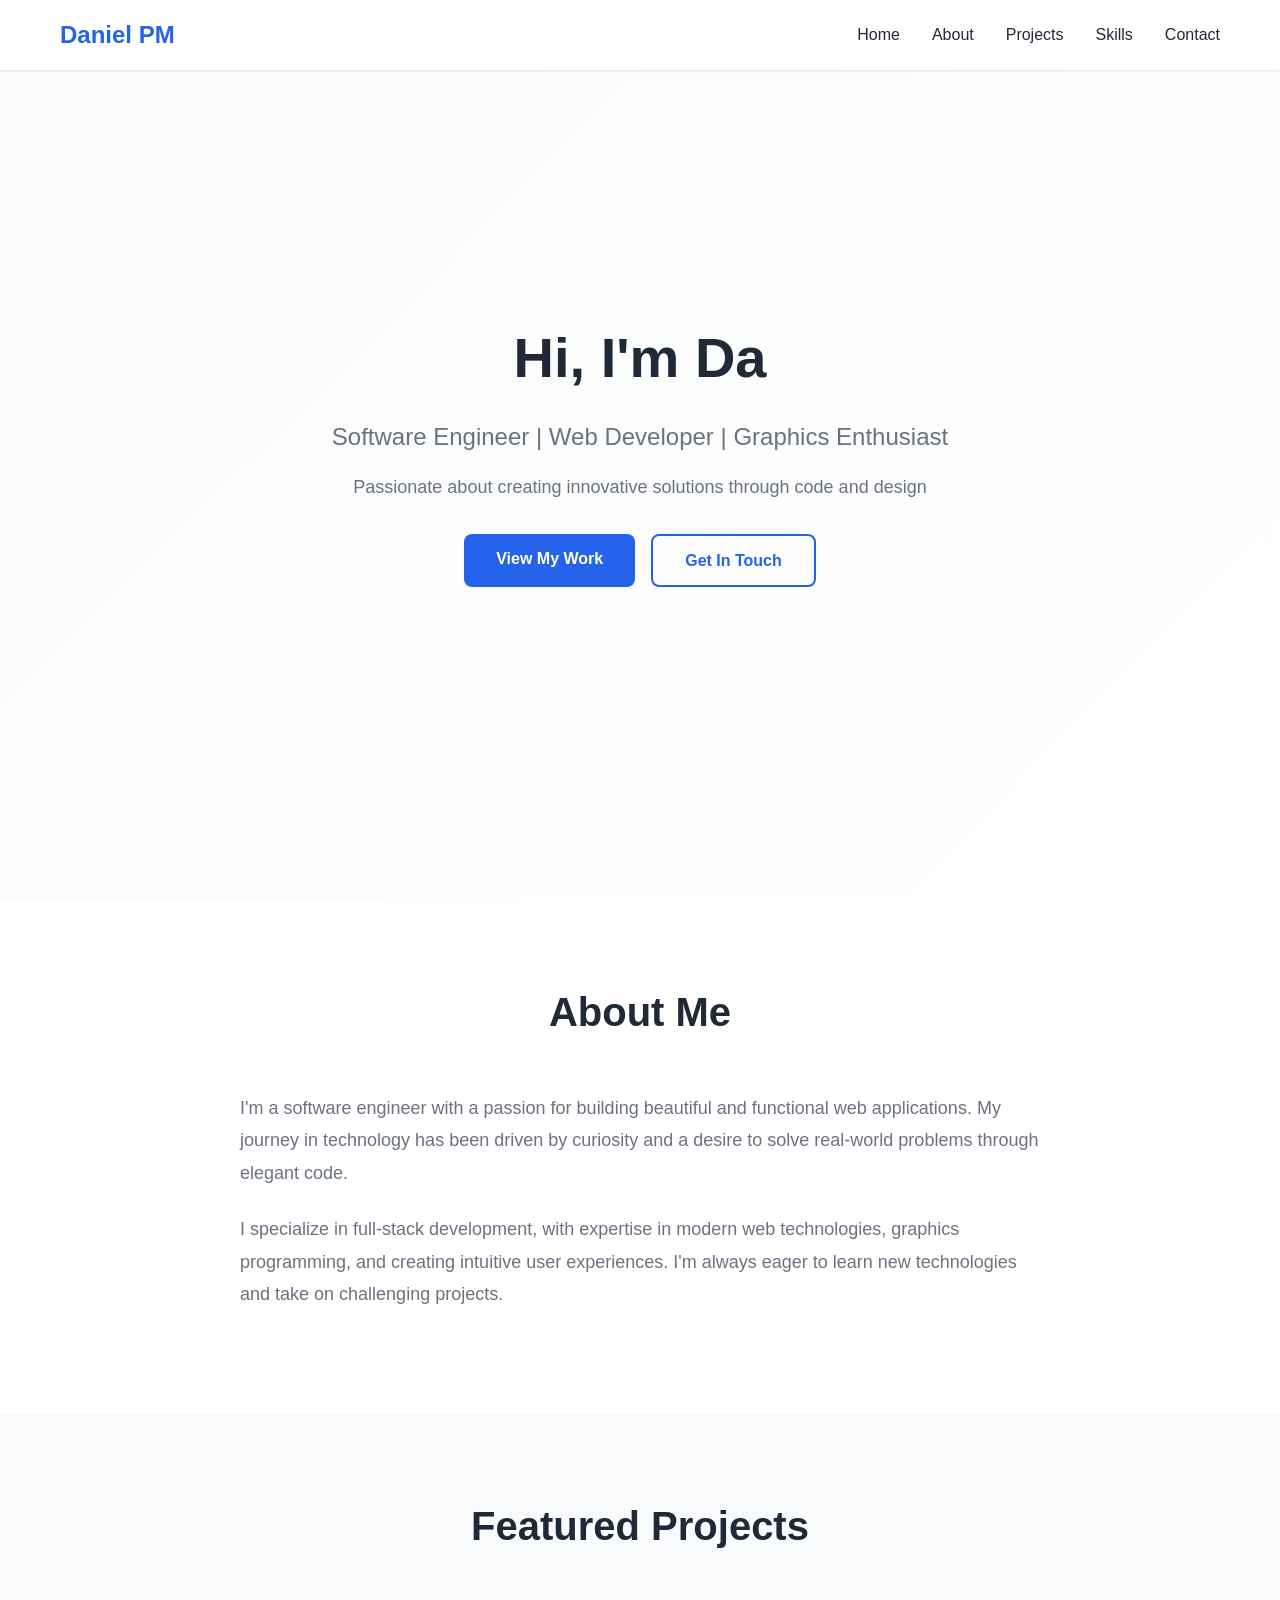
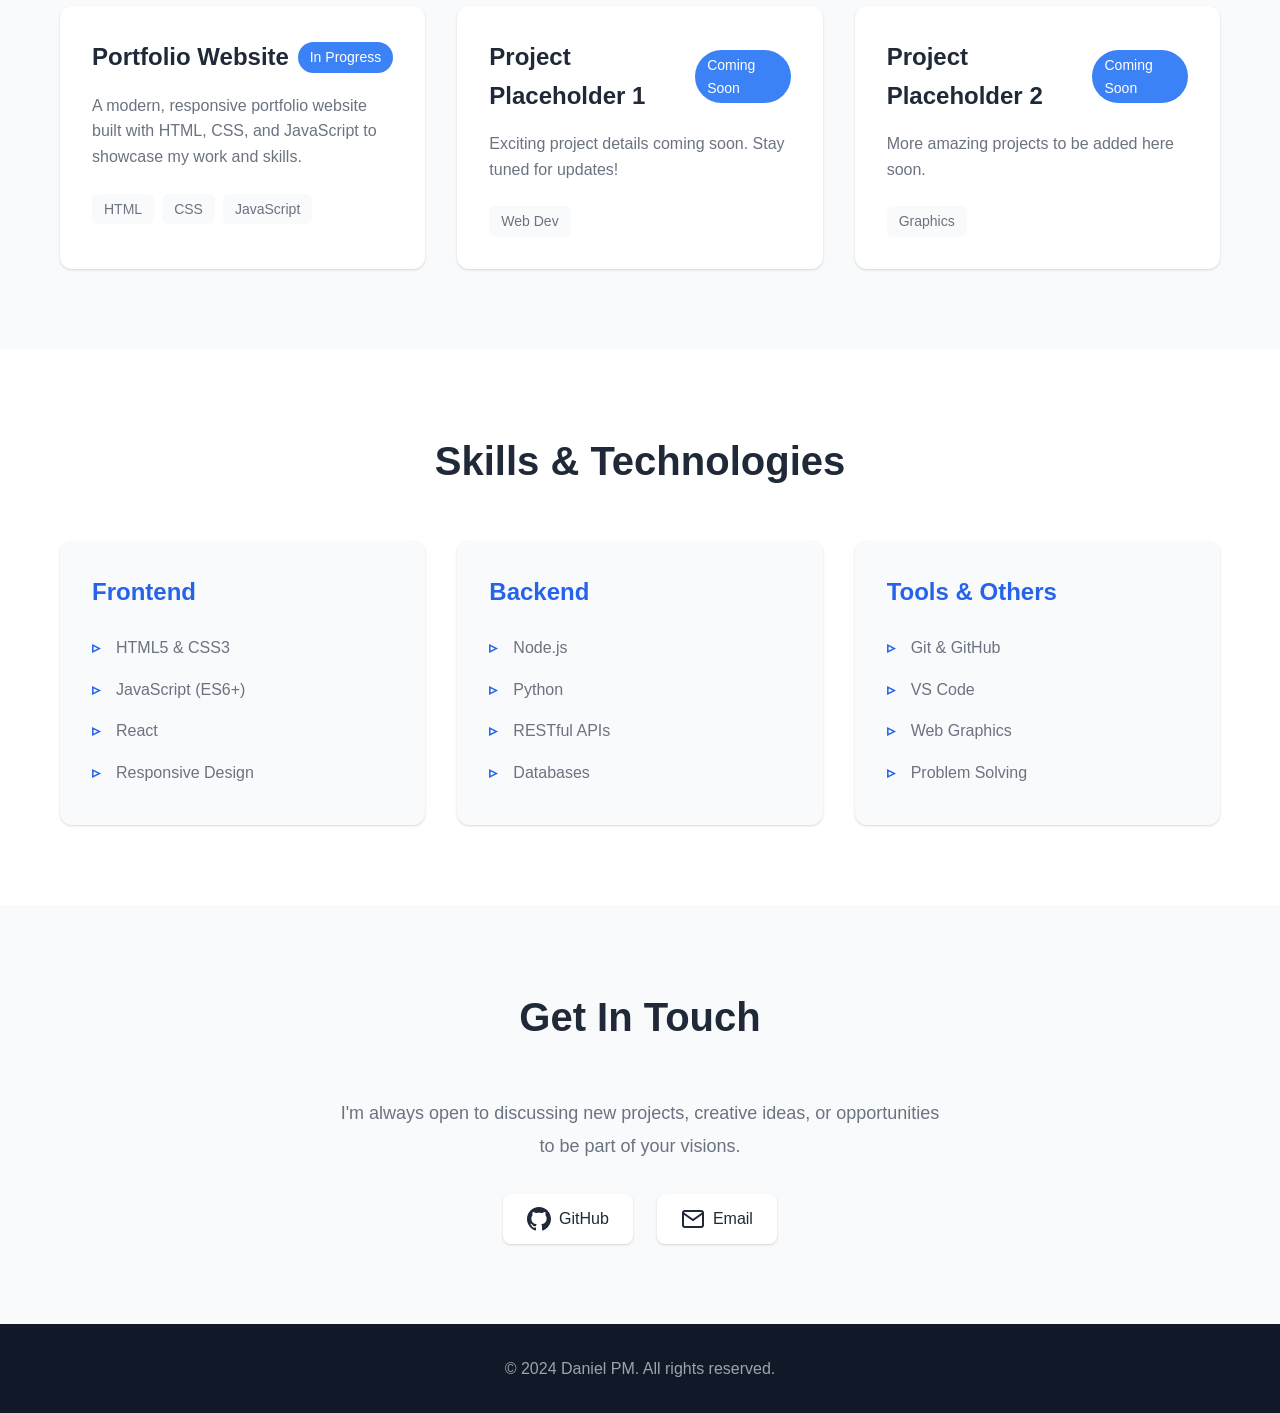
==== index.html @ a0ae9d49 "Create portfolio website with HTML, CSS, and JavaScript Co-authored-by: Danielpm2 <151871286+Danielp" ====
<!DOCTYPE html>
<html lang="en">
<head>
    <meta charset="UTF-8">
    <meta name="viewport" content="width=device-width, initial-scale=1.0">
    <meta name="description" content="Daniel PM - Software Engineer Portfolio showcasing projects, skills, and experiments in software engineering, graphics, and web development.">
    <title>Daniel PM - Portfolio</title>
    <link rel="stylesheet" href="styles.css">
</head>
<body>
    <!-- Navigation -->
    <nav class="navbar">
        <div class="container">
            <div class="nav-brand">Daniel PM</div>
            <ul class="nav-menu">
                <li><a href="#home" class="nav-link">Home</a></li>
                <li><a href="#about" class="nav-link">About</a></li>
                <li><a href="#projects" class="nav-link">Projects</a></li>
                <li><a href="#skills" class="nav-link">Skills</a></li>
                <li><a href="#contact" class="nav-link">Contact</a></li>
            </ul>
            <div class="hamburger">
                <span></span>
                <span></span>
                <span></span>
            </div>
        </div>
    </nav>

    <!-- Hero Section -->
    <section id="home" class="hero">
        <div class="container">
            <div class="hero-content">
                <h1 class="hero-title">Hi, I'm <span class="highlight">Daniel PM</span></h1>
                <p class="hero-subtitle">Software Engineer | Web Developer | Graphics Enthusiast</p>
                <p class="hero-description">
                    Passionate about creating innovative solutions through code and design
                </p>
                <div class="hero-buttons">
                    <a href="#projects" class="btn btn-primary">View My Work</a>
                    <a href="#contact" class="btn btn-secondary">Get In Touch</a>
                </div>
            </div>
        </div>
    </section>

    <!-- About Section -->
    <section id="about" class="about">
        <div class="container">
            <h2 class="section-title">About Me</h2>
            <div class="about-content">
                <div class="about-text">
                    <p>
                        I'm a software engineer with a passion for building beautiful and functional web applications. 
                        My journey in technology has been driven by curiosity and a desire to solve real-world problems 
                        through elegant code.
                    </p>
                    <p>
                        I specialize in full-stack development, with expertise in modern web technologies, graphics programming, 
                        and creating intuitive user experiences. I'm always eager to learn new technologies and take on 
                        challenging projects.
                    </p>
                </div>
            </div>
        </div>
    </section>

    <!-- Projects Section -->
    <section id="projects" class="projects">
        <div class="container">
            <h2 class="section-title">Featured Projects</h2>
            <div class="projects-grid">
                <div class="project-card">
                    <div class="project-header">
                        <h3 class="project-title">Portfolio Website</h3>
                        <span class="project-status">In Progress</span>
                    </div>
                    <p class="project-description">
                        A modern, responsive portfolio website built with HTML, CSS, and JavaScript to showcase 
                        my work and skills.
                    </p>
                    <div class="project-tags">
                        <span class="tag">HTML</span>
                        <span class="tag">CSS</span>
                        <span class="tag">JavaScript</span>
                    </div>
                </div>

                <div class="project-card">
                    <div class="project-header">
                        <h3 class="project-title">Project Placeholder 1</h3>
                        <span class="project-status">Coming Soon</span>
                    </div>
                    <p class="project-description">
                        Exciting project details coming soon. Stay tuned for updates!
                    </p>
                    <div class="project-tags">
                        <span class="tag">Web Dev</span>
                    </div>
                </div>

                <div class="project-card">
                    <div class="project-header">
                        <h3 class="project-title">Project Placeholder 2</h3>
                        <span class="project-status">Coming Soon</span>
                    </div>
                    <p class="project-description">
                        More amazing projects to be added here soon.
                    </p>
                    <div class="project-tags">
                        <span class="tag">Graphics</span>
                    </div>
                </div>
            </div>
        </div>
    </section>

    <!-- Skills Section -->
    <section id="skills" class="skills">
        <div class="container">
            <h2 class="section-title">Skills & Technologies</h2>
            <div class="skills-grid">
                <div class="skill-category">
                    <h3>Frontend</h3>
                    <ul>
                        <li>HTML5 & CSS3</li>
                        <li>JavaScript (ES6+)</li>
                        <li>React</li>
                        <li>Responsive Design</li>
                    </ul>
                </div>
                <div class="skill-category">
                    <h3>Backend</h3>
                    <ul>
                        <li>Node.js</li>
                        <li>Python</li>
                        <li>RESTful APIs</li>
                        <li>Databases</li>
                    </ul>
                </div>
                <div class="skill-category">
                    <h3>Tools & Others</h3>
                    <ul>
                        <li>Git & GitHub</li>
                        <li>VS Code</li>
                        <li>Web Graphics</li>
                        <li>Problem Solving</li>
                    </ul>
                </div>
            </div>
        </div>
    </section>

    <!-- Contact Section -->
    <section id="contact" class="contact">
        <div class="container">
            <h2 class="section-title">Get In Touch</h2>
            <div class="contact-content">
                <p class="contact-description">
                    I'm always open to discussing new projects, creative ideas, or opportunities to be part of your visions.
                </p>
                <div class="contact-links">
                    <a href="https://github.com/Danielpm2" class="contact-link" target="_blank" rel="noopener noreferrer">
                        <svg width="24" height="24" viewBox="0 0 24 24" fill="currentColor">
                            <path d="M12 0c-6.626 0-12 5.373-12 12 0 5.302 3.438 9.8 8.207 11.387.599.111.793-.261.793-.577v-2.234c-3.338.726-4.033-1.416-4.033-1.416-.546-1.387-1.333-1.756-1.333-1.756-1.089-.745.083-.729.083-.729 1.205.084 1.839 1.237 1.839 1.237 1.07 1.834 2.807 1.304 3.492.997.107-.775.418-1.305.762-1.604-2.665-.305-5.467-1.334-5.467-5.931 0-1.311.469-2.381 1.236-3.221-.124-.303-.535-1.524.117-3.176 0 0 1.008-.322 3.301 1.23.957-.266 1.983-.399 3.003-.404 1.02.005 2.047.138 3.006.404 2.291-1.552 3.297-1.23 3.297-1.23.653 1.653.242 2.874.118 3.176.77.84 1.235 1.911 1.235 3.221 0 4.609-2.807 5.624-5.479 5.921.43.372.823 1.102.823 2.222v3.293c0 .319.192.694.801.576 4.765-1.589 8.199-6.086 8.199-11.386 0-6.627-5.373-12-12-12z"/>
                        </svg>
                        GitHub
                    </a>
                    <a href="mailto:contact@danielpm.dev" class="contact-link">
                        <svg width="24" height="24" viewBox="0 0 24 24" fill="none" stroke="currentColor" stroke-width="2">
                            <path d="M4 4h16c1.1 0 2 .9 2 2v12c0 1.1-.9 2-2 2H4c-1.1 0-2-.9-2-2V6c0-1.1.9-2 2-2z"/>
                            <polyline points="22,6 12,13 2,6"/>
                        </svg>
                        Email
                    </a>
                </div>
            </div>
        </div>
    </section>

    <!-- Footer -->
    <footer class="footer">
        <div class="container">
            <p>&copy; 2024 Daniel PM. All rights reserved.</p>
        </div>
    </footer>

    <script src="script.js"></script>
</body>
</html>
---- styles.css ----
/* Reset and Base Styles */
* {
    margin: 0;
    padding: 0;
    box-sizing: border-box;
}

:root {
    --primary-color: #2563eb;
    --secondary-color: #1e40af;
    --accent-color: #3b82f6;
    --text-primary: #1f2937;
    --text-secondary: #6b7280;
    --bg-primary: #ffffff;
    --bg-secondary: #f9fafb;
    --bg-dark: #111827;
    --border-color: #e5e7eb;
    --success-color: #10b981;
    --shadow: 0 1px 3px 0 rgba(0, 0, 0, 0.1), 0 1px 2px 0 rgba(0, 0, 0, 0.06);
    --shadow-lg: 0 10px 15px -3px rgba(0, 0, 0, 0.1), 0 4px 6px -2px rgba(0, 0, 0, 0.05);
}

html {
    scroll-behavior: smooth;
}

body {
    font-family: -apple-system, BlinkMacSystemFont, 'Segoe UI', Roboto, Oxygen, Ubuntu, Cantarell, sans-serif;
    line-height: 1.6;
    color: var(--text-primary);
    background-color: var(--bg-primary);
}

.container {
    max-width: 1200px;
    margin: 0 auto;
    padding: 0 20px;
}

/* Navigation */
.navbar {
    position: fixed;
    top: 0;
    width: 100%;
    background-color: var(--bg-primary);
    box-shadow: var(--shadow);
    z-index: 1000;
    transition: all 0.3s ease;
}

.navbar .container {
    display: flex;
    justify-content: space-between;
    align-items: center;
    padding: 1rem 20px;
}

.nav-brand {
    font-size: 1.5rem;
    font-weight: 700;
    color: var(--primary-color);
}

.nav-menu {
    display: flex;
    list-style: none;
    gap: 2rem;
}

.nav-link {
    text-decoration: none;
    color: var(--text-primary);
    font-weight: 500;
    transition: color 0.3s ease;
}

.nav-link:hover {
    color: var(--primary-color);
}

.hamburger {
    display: none;
    flex-direction: column;
    cursor: pointer;
    gap: 4px;
}

.hamburger span {
    width: 25px;
    height: 3px;
    background-color: var(--text-primary);
    transition: all 0.3s ease;
}

/* Hero Section */
.hero {
    min-height: 100vh;
    display: flex;
    align-items: center;
    background: linear-gradient(135deg, var(--bg-secondary) 0%, var(--bg-primary) 100%);
    padding-top: 80px;
}

.hero-content {
    text-align: center;
    animation: fadeInUp 1s ease;
}

.hero-title {
    font-size: 3.5rem;
    font-weight: 700;
    margin-bottom: 1rem;
    color: var(--text-primary);
}

.highlight {
    color: var(--primary-color);
}

.hero-subtitle {
    font-size: 1.5rem;
    color: var(--text-secondary);
    margin-bottom: 1rem;
}

.hero-description {
    font-size: 1.125rem;
    color: var(--text-secondary);
    margin-bottom: 2rem;
    max-width: 600px;
    margin-left: auto;
    margin-right: auto;
}

.hero-buttons {
    display: flex;
    gap: 1rem;
    justify-content: center;
    flex-wrap: wrap;
}

.btn {
    padding: 0.75rem 2rem;
    border-radius: 0.5rem;
    text-decoration: none;
    font-weight: 600;
    transition: all 0.3s ease;
    display: inline-block;
}

.btn-primary {
    background-color: var(--primary-color);
    color: white;
}

.btn-primary:hover {
    background-color: var(--secondary-color);
    transform: translateY(-2px);
    box-shadow: var(--shadow-lg);
}

.btn-secondary {
    background-color: transparent;
    color: var(--primary-color);
    border: 2px solid var(--primary-color);
}

.btn-secondary:hover {
    background-color: var(--primary-color);
    color: white;
    transform: translateY(-2px);
}

/* Section Styles */
section {
    padding: 5rem 0;
}

.section-title {
    font-size: 2.5rem;
    font-weight: 700;
    text-align: center;
    margin-bottom: 3rem;
    color: var(--text-primary);
}

/* About Section */
.about {
    background-color: var(--bg-primary);
}

.about-content {
    max-width: 800px;
    margin: 0 auto;
}

.about-text p {
    font-size: 1.125rem;
    color: var(--text-secondary);
    margin-bottom: 1.5rem;
    line-height: 1.8;
}

/* Projects Section */
.projects {
    background-color: var(--bg-secondary);
}

.projects-grid {
    display: grid;
    grid-template-columns: repeat(auto-fit, minmax(300px, 1fr));
    gap: 2rem;
}

.project-card {
    background-color: var(--bg-primary);
    border-radius: 0.75rem;
    padding: 2rem;
    box-shadow: var(--shadow);
    transition: all 0.3s ease;
}

.project-card:hover {
    transform: translateY(-5px);
    box-shadow: var(--shadow-lg);
}

.project-header {
    display: flex;
    justify-content: space-between;
    align-items: center;
    margin-bottom: 1rem;
}

.project-title {
    font-size: 1.5rem;
    font-weight: 700;
    color: var(--text-primary);
}

.project-status {
    font-size: 0.875rem;
    padding: 0.25rem 0.75rem;
    border-radius: 9999px;
    background-color: var(--accent-color);
    color: white;
}

.project-description {
    color: var(--text-secondary);
    margin-bottom: 1.5rem;
    line-height: 1.6;
}

.project-tags {
    display: flex;
    gap: 0.5rem;
    flex-wrap: wrap;
}

.tag {
    background-color: var(--bg-secondary);
    color: var(--text-secondary);
    padding: 0.25rem 0.75rem;
    border-radius: 0.375rem;
    font-size: 0.875rem;
}

/* Skills Section */
.skills {
    background-color: var(--bg-primary);
}

.skills-grid {
    display: grid;
    grid-template-columns: repeat(auto-fit, minmax(250px, 1fr));
    gap: 2rem;
}

.skill-category {
    background-color: var(--bg-secondary);
    padding: 2rem;
    border-radius: 0.75rem;
    box-shadow: var(--shadow);
}

.skill-category h3 {
    font-size: 1.5rem;
    margin-bottom: 1rem;
    color: var(--primary-color);
}

.skill-category ul {
    list-style: none;
}

.skill-category li {
    padding: 0.5rem 0;
    color: var(--text-secondary);
    position: relative;
    padding-left: 1.5rem;
}

.skill-category li::before {
    content: "▹";
    position: absolute;
    left: 0;
    color: var(--primary-color);
    font-weight: 700;
}

/* Contact Section */
.contact {
    background-color: var(--bg-secondary);
}

.contact-content {
    max-width: 600px;
    margin: 0 auto;
    text-align: center;
}

.contact-description {
    font-size: 1.125rem;
    color: var(--text-secondary);
    margin-bottom: 2rem;
    line-height: 1.8;
}

.contact-links {
    display: flex;
    gap: 1.5rem;
    justify-content: center;
    flex-wrap: wrap;
}

.contact-link {
    display: flex;
    align-items: center;
    gap: 0.5rem;
    padding: 0.75rem 1.5rem;
    background-color: var(--bg-primary);
    color: var(--text-primary);
    text-decoration: none;
    border-radius: 0.5rem;
    font-weight: 500;
    box-shadow: var(--shadow);
    transition: all 0.3s ease;
}

.contact-link:hover {
    transform: translateY(-2px);
    box-shadow: var(--shadow-lg);
    color: var(--primary-color);
}

/* Footer */
.footer {
    background-color: var(--bg-dark);
    color: white;
    text-align: center;
    padding: 2rem 0;
}

.footer p {
    color: #9ca3af;
}

/* Animations */
@keyframes fadeInUp {
    from {
        opacity: 0;
        transform: translateY(30px);
    }
    to {
        opacity: 1;
        transform: translateY(0);
    }
}

/* Responsive Design */
@media (max-width: 768px) {
    .nav-menu {
        position: fixed;
        left: -100%;
        top: 70px;
        flex-direction: column;
        background-color: var(--bg-primary);
        width: 100%;
        text-align: center;
        transition: 0.3s;
        box-shadow: var(--shadow-lg);
        padding: 2rem 0;
    }

    .nav-menu.active {
        left: 0;
    }

    .hamburger {
        display: flex;
    }

    .hamburger.active span:nth-child(1) {
        transform: rotate(45deg) translate(5px, 5px);
    }

    .hamburger.active span:nth-child(2) {
        opacity: 0;
    }

    .hamburger.active span:nth-child(3) {
        transform: rotate(-45deg) translate(7px, -6px);
    }

    .hero-title {
        font-size: 2.5rem;
    }

    .hero-subtitle {
        font-size: 1.25rem;
    }

    .section-title {
        font-size: 2rem;
    }

    .projects-grid {
        grid-template-columns: 1fr;
    }

    .skills-grid {
        grid-template-columns: 1fr;
    }
}

@media (max-width: 480px) {
    .hero-title {
        font-size: 2rem;
    }

    .hero-buttons {
        flex-direction: column;
    }

    .btn {
        width: 100%;
    }
}
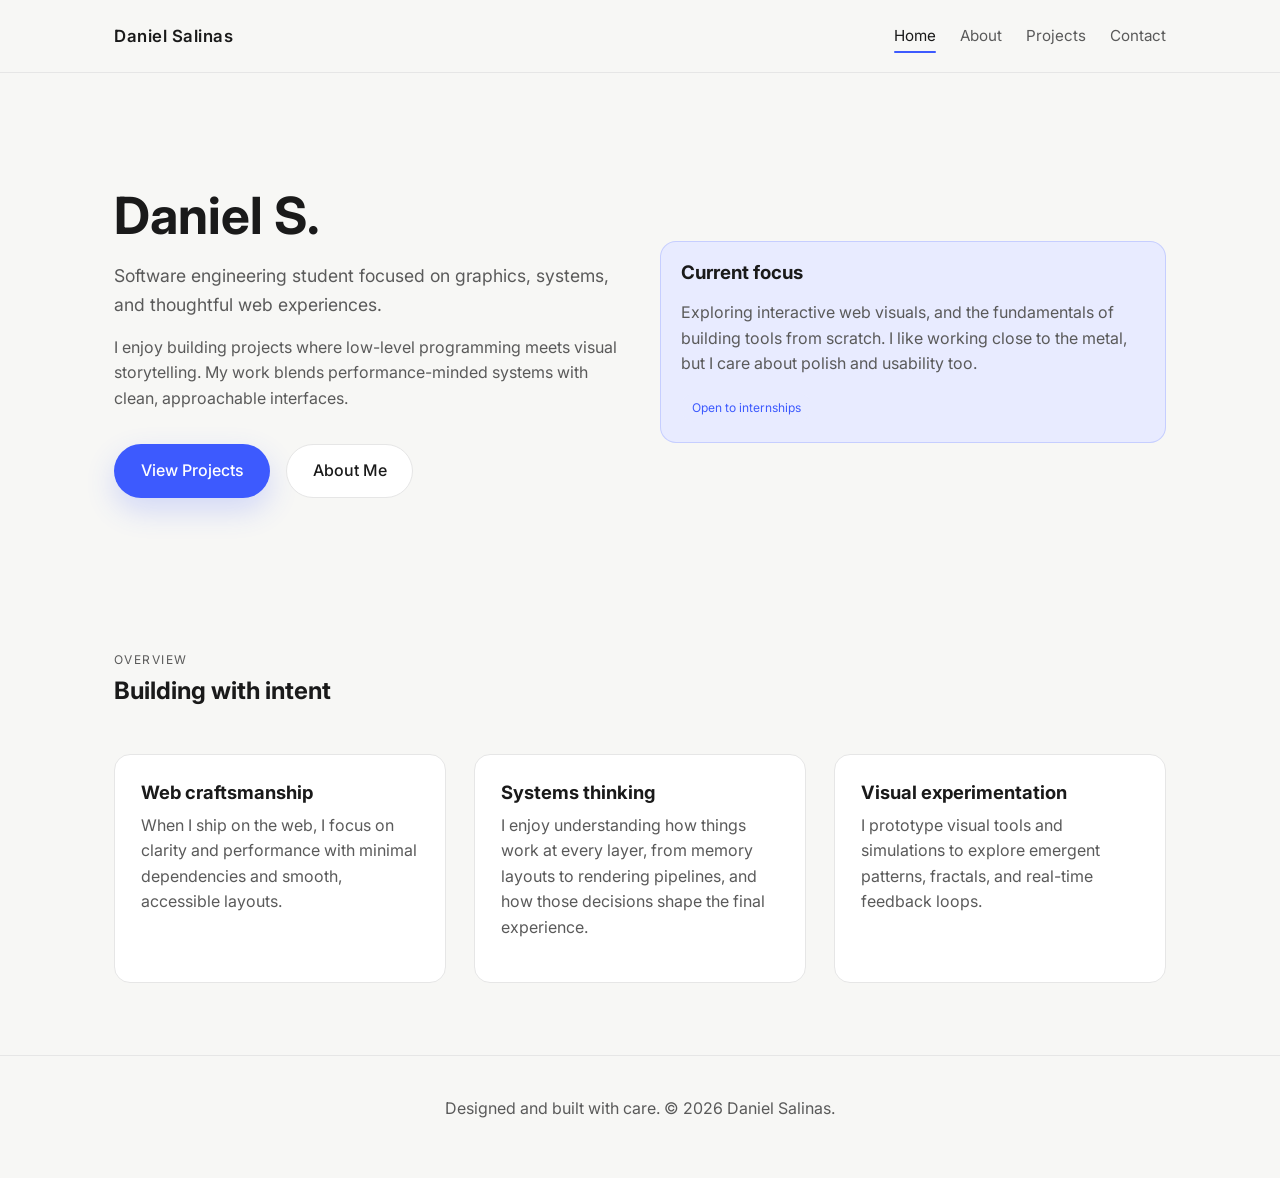
==== commit 7fb16675: "Add initial portfolio structure with About, Contact, and Projects pages - Created about.html with pe" ====
--- a/index.html
+++ b/index.html
@@ -1,190 +1,80 @@
 <!DOCTYPE html>
 <html lang="en">
 <head>
-    <meta charset="UTF-8">
-    <meta name="viewport" content="width=device-width, initial-scale=1.0">
-    <meta name="description" content="Daniel PM - Software Engineer Portfolio showcasing projects, skills, and experiments in software engineering, graphics, and web development.">
-    <title>Daniel PM - Portfolio</title>
-    <link rel="stylesheet" href="styles.css">
+  <meta charset="UTF-8" />
+  <meta name="viewport" content="width=device-width, initial-scale=1.0" />
+  <title>Daniel Salinas | Software Engineering Portfolio</title>
+  <link rel="preconnect" href="https://fonts.googleapis.com" />
+  <link rel="preconnect" href="https://fonts.gstatic.com" crossorigin />
+  <link href="https://fonts.googleapis.com/css2?family=Inter:wght@300;400;500;600;700&display=swap" rel="stylesheet" />
+  <link rel="stylesheet" href="css/style.css" />
 </head>
-<body>
-    <!-- Navigation -->
-    <nav class="navbar">
-        <div class="container">
-            <div class="nav-brand">Daniel PM</div>
-            <ul class="nav-menu">
-                <li><a href="#home" class="nav-link">Home</a></li>
-                <li><a href="#about" class="nav-link">About</a></li>
-                <li><a href="#projects" class="nav-link">Projects</a></li>
-                <li><a href="#skills" class="nav-link">Skills</a></li>
-                <li><a href="#contact" class="nav-link">Contact</a></li>
-            </ul>
-            <div class="hamburger">
-                <span></span>
-                <span></span>
-                <span></span>
-            </div>
+<body data-page="home" data-base="">
+  <div data-include="header"></div>
+
+  <main>
+    <section class="hero">
+      <div class="container hero-content">
+        <div class="fade-in">
+          <h1 class="hero-title">Daniel S.</h1>
+          <p class="hero-tagline">Software engineering student focused on graphics, systems, and thoughtful web experiences.</p>
+          <p>
+            I enjoy building projects where low-level programming meets visual storytelling. My work blends
+            performance-minded systems with clean, approachable interfaces.
+          </p>
+          <div class="hero-actions">
+            <a class="button button-primary" href="projects.html">View Projects</a>
+            <a class="button button-secondary" href="about.html">About Me</a>
+          </div>
         </div>
-    </nav>
-
-    <!-- Hero Section -->
-    <section id="home" class="hero">
-        <div class="container">
-            <div class="hero-content">
-                <h1 class="hero-title">Hi, I'm <span class="highlight">Daniel PM</span></h1>
-                <p class="hero-subtitle">Software Engineer | Web Developer | Graphics Enthusiast</p>
-                <p class="hero-description">
-                    Passionate about creating innovative solutions through code and design
-                </p>
-                <div class="hero-buttons">
-                    <a href="#projects" class="btn btn-primary">View My Work</a>
-                    <a href="#contact" class="btn btn-secondary">Get In Touch</a>
-                </div>
-            </div>
+        <div class="fade-in">
+          <article class="highlight">
+            <h3>Current focus</h3>
+            <p>
+              Exploring interactive web visuals, and the fundamentals of building tools
+              from scratch. I like working close to the metal, but I care about polish and usability too.
+            </p>
+            <span class="badge">Open to internships</span>
+          </article>
         </div>
+      </div>
     </section>
 
-    <!-- About Section -->
-    <section id="about" class="about">
-        <div class="container">
-            <h2 class="section-title">About Me</h2>
-            <div class="about-content">
-                <div class="about-text">
-                    <p>
-                        I'm a software engineer with a passion for building beautiful and functional web applications. 
-                        My journey in technology has been driven by curiosity and a desire to solve real-world problems 
-                        through elegant code.
-                    </p>
-                    <p>
-                        I specialize in full-stack development, with expertise in modern web technologies, graphics programming, 
-                        and creating intuitive user experiences. I'm always eager to learn new technologies and take on 
-                        challenging projects.
-                    </p>
-                </div>
-            </div>
+    <section class="section">
+      <div class="container">
+        <div class="section-header fade-in">
+          <span class="section-subtitle">Overview</span>
+          <h2>Building with intent</h2>
         </div>
+        <div class="grid grid-3">
+            <article class="card fade-in">
+            <h3 class="card-title">Web craftsmanship</h3>
+            <p>
+              When I ship on the web, I focus on clarity and performance with minimal dependencies and smooth,
+              accessible layouts.
+            </p>
+          </article>
+          <article class="card fade-in">
+            <h3 class="card-title">Systems thinking</h3>
+            <p>
+              I enjoy understanding how things work at every layer, from memory layouts to rendering pipelines,
+              and how those decisions shape the final experience.
+            </p>
+          </article>
+          <article class="card fade-in">
+            <h3 class="card-title">Visual experimentation</h3>
+            <p>
+              I prototype visual tools and simulations to explore emergent patterns, fractals, and real-time
+              feedback loops.
+            </p>
+          </article>
+        </div>
+      </div>
     </section>
+  </main>
 
-    <!-- Projects Section -->
-    <section id="projects" class="projects">
-        <div class="container">
-            <h2 class="section-title">Featured Projects</h2>
-            <div class="projects-grid">
-                <div class="project-card">
-                    <div class="project-header">
-                        <h3 class="project-title">Portfolio Website</h3>
-                        <span class="project-status">In Progress</span>
-                    </div>
-                    <p class="project-description">
-                        A modern, responsive portfolio website built with HTML, CSS, and JavaScript to showcase 
-                        my work and skills.
-                    </p>
-                    <div class="project-tags">
-                        <span class="tag">HTML</span>
-                        <span class="tag">CSS</span>
-                        <span class="tag">JavaScript</span>
-                    </div>
-                </div>
+  <div data-include="footer"></div>
 
-                <div class="project-card">
-                    <div class="project-header">
-                        <h3 class="project-title">Project Placeholder 1</h3>
-                        <span class="project-status">Coming Soon</span>
-                    </div>
-                    <p class="project-description">
-                        Exciting project details coming soon. Stay tuned for updates!
-                    </p>
-                    <div class="project-tags">
-                        <span class="tag">Web Dev</span>
-                    </div>
-                </div>
-
-                <div class="project-card">
-                    <div class="project-header">
-                        <h3 class="project-title">Project Placeholder 2</h3>
-                        <span class="project-status">Coming Soon</span>
-                    </div>
-                    <p class="project-description">
-                        More amazing projects to be added here soon.
-                    </p>
-                    <div class="project-tags">
-                        <span class="tag">Graphics</span>
-                    </div>
-                </div>
-            </div>
-        </div>
-    </section>
-
-    <!-- Skills Section -->
-    <section id="skills" class="skills">
-        <div class="container">
-            <h2 class="section-title">Skills & Technologies</h2>
-            <div class="skills-grid">
-                <div class="skill-category">
-                    <h3>Frontend</h3>
-                    <ul>
-                        <li>HTML5 & CSS3</li>
-                        <li>JavaScript (ES6+)</li>
-                        <li>React</li>
-                        <li>Responsive Design</li>
-                    </ul>
-                </div>
-                <div class="skill-category">
-                    <h3>Backend</h3>
-                    <ul>
-                        <li>Node.js</li>
-                        <li>Python</li>
-                        <li>RESTful APIs</li>
-                        <li>Databases</li>
-                    </ul>
-                </div>
-                <div class="skill-category">
-                    <h3>Tools & Others</h3>
-                    <ul>
-                        <li>Git & GitHub</li>
-                        <li>VS Code</li>
-                        <li>Web Graphics</li>
-                        <li>Problem Solving</li>
-                    </ul>
-                </div>
-            </div>
-        </div>
-    </section>
-
-    <!-- Contact Section -->
-    <section id="contact" class="contact">
-        <div class="container">
-            <h2 class="section-title">Get In Touch</h2>
-            <div class="contact-content">
-                <p class="contact-description">
-                    I'm always open to discussing new projects, creative ideas, or opportunities to be part of your visions.
-                </p>
-                <div class="contact-links">
-                    <a href="https://github.com/Danielpm2" class="contact-link" target="_blank" rel="noopener noreferrer">
-                        <svg width="24" height="24" viewBox="0 0 24 24" fill="currentColor">
-                            <path d="M12 0c-6.626 0-12 5.373-12 12 0 5.302 3.438 9.8 8.207 11.387.599.111.793-.261.793-.577v-2.234c-3.338.726-4.033-1.416-4.033-1.416-.546-1.387-1.333-1.756-1.333-1.756-1.089-.745.083-.729.083-.729 1.205.084 1.839 1.237 1.839 1.237 1.07 1.834 2.807 1.304 3.492.997.107-.775.418-1.305.762-1.604-2.665-.305-5.467-1.334-5.467-5.931 0-1.311.469-2.381 1.236-3.221-.124-.303-.535-1.524.117-3.176 0 0 1.008-.322 3.301 1.23.957-.266 1.983-.399 3.003-.404 1.02.005 2.047.138 3.006.404 2.291-1.552 3.297-1.23 3.297-1.23.653 1.653.242 2.874.118 3.176.77.84 1.235 1.911 1.235 3.221 0 4.609-2.807 5.624-5.479 5.921.43.372.823 1.102.823 2.222v3.293c0 .319.192.694.801.576 4.765-1.589 8.199-6.086 8.199-11.386 0-6.627-5.373-12-12-12z"/>
-                        </svg>
-                        GitHub
-                    </a>
-                    <a href="mailto:contact@danielpm.dev" class="contact-link">
-                        <svg width="24" height="24" viewBox="0 0 24 24" fill="none" stroke="currentColor" stroke-width="2">
-                            <path d="M4 4h16c1.1 0 2 .9 2 2v12c0 1.1-.9 2-2 2H4c-1.1 0-2-.9-2-2V6c0-1.1.9-2 2-2z"/>
-                            <polyline points="22,6 12,13 2,6"/>
-                        </svg>
-                        Email
-                    </a>
-                </div>
-            </div>
-        </div>
-    </section>
-
-    <!-- Footer -->
-    <footer class="footer">
-        <div class="container">
-            <p>&copy; 2024 Daniel PM. All rights reserved.</p>
-        </div>
-    </footer>
-
-    <script src="script.js"></script>
+  <script src="js/main.js"></script>
 </body>
 </html>
--- a/css/style.css
+++ b/css/style.css
@@ -0,0 +1,443 @@
+/*
+  Global Stylesheet
+  Clean, modern, minimalist aesthetic for a static portfolio site.
+  Organized by: Base -> Layout -> Components -> Sections -> Utilities -> Responsive
+*/
+
+/* ========== Base ========== */
+:root {
+  --bg: #f7f7f5;
+  --surface: #ffffff;
+  --text: #1a1a1a;
+  --muted: #5a5a5a;
+  --accent: #3d5afe;
+  --accent-soft: #e8ebff;
+  --border: #e6e6e6;
+  --shadow: 0 14px 40px rgba(0, 0, 0, 0.08);
+  --radius: 16px;
+  --max-width: 1100px;
+  --transition: 200ms ease;
+}
+
+*,
+*::before,
+*::after {
+  box-sizing: border-box;
+}
+
+html {
+  scroll-behavior: smooth;
+}
+
+body {
+  margin: 0;
+  font-family: "Inter", "Segoe UI", system-ui, -apple-system, sans-serif;
+  background: var(--bg);
+  color: var(--text);
+  line-height: 1.6;
+}
+
+img {
+  max-width: 100%;
+  display: block;
+}
+
+a {
+  color: inherit;
+  text-decoration: none;
+}
+
+p {
+  margin: 0 0 1rem;
+  color: var(--muted);
+}
+
+h1,
+h2,
+h3,
+h4 {
+  margin: 0 0 1rem;
+  line-height: 1.2;
+}
+
+ul {
+  margin: 0;
+  padding: 0;
+  list-style: none;
+}
+
+/* ========== Layout ========== */
+.container {
+  max-width: var(--max-width);
+  margin: 0 auto;
+  padding: 0 1.5rem;
+}
+
+.section {
+  padding: 4.5rem 0;
+}
+
+.section-header {
+  display: flex;
+  flex-direction: column;
+  gap: 0.5rem;
+  margin-bottom: 2rem;
+}
+
+.section-subtitle {
+  text-transform: uppercase;
+  letter-spacing: 0.12em;
+  font-size: 0.75rem;
+  color: var(--muted);
+}
+
+/* ========== Navbar ========== */
+.navbar {
+  position: sticky;
+  top: 0;
+  z-index: 1000;
+  background: rgba(247, 247, 245, 0.92);
+  backdrop-filter: blur(10px);
+  border-bottom: 1px solid var(--border);
+}
+
+.navbar-content {
+  display: flex;
+  align-items: center;
+  justify-content: space-between;
+  min-height: 72px;
+}
+
+.brand {
+  font-weight: 600;
+  font-size: 1.05rem;
+  letter-spacing: 0.03em;
+}
+
+.nav-links {
+  display: flex;
+  align-items: center;
+  gap: 1.5rem;
+}
+
+.nav-links a {
+  position: relative;
+  font-size: 0.95rem;
+  color: var(--muted);
+  transition: color var(--transition);
+}
+
+.nav-links a:hover,
+.nav-links a.active {
+  color: var(--text);
+}
+
+.nav-links a.active::after {
+  content: "";
+  position: absolute;
+  left: 0;
+  bottom: -8px;
+  width: 100%;
+  height: 2px;
+  background: var(--accent);
+  border-radius: 999px;
+}
+
+.nav-toggle {
+  display: none;
+  background: none;
+  border: none;
+  cursor: pointer;
+}
+
+.nav-toggle span {
+  display: block;
+  width: 24px;
+  height: 2px;
+  background: var(--text);
+  margin: 5px 0;
+  transition: transform var(--transition);
+}
+
+/* ========== Hero ========== */
+.hero {
+  padding: 7rem 0 5rem;
+}
+
+.hero-content {
+  display: grid;
+  grid-template-columns: repeat(auto-fit, minmax(280px, 1fr));
+  gap: 2.5rem;
+  align-items: center;
+}
+
+.hero-title {
+  font-size: clamp(2.6rem, 4vw, 3.6rem);
+}
+
+.hero-tagline {
+  font-size: 1.1rem;
+  color: var(--muted);
+}
+
+.hero-actions {
+  display: flex;
+  flex-wrap: wrap;
+  gap: 1rem;
+  margin-top: 2rem;
+}
+
+/* ========== Buttons ========== */
+.button {
+  display: inline-flex;
+  align-items: center;
+  gap: 0.5rem;
+  padding: 0.85rem 1.6rem;
+  border-radius: 999px;
+  border: 1px solid transparent;
+  font-weight: 500;
+  transition: transform var(--transition), box-shadow var(--transition), background var(--transition);
+}
+
+.button-primary {
+  background: var(--accent);
+  color: #fff;
+  box-shadow: 0 12px 30px rgba(61, 90, 254, 0.2);
+}
+
+.button-primary:hover {
+  transform: translateY(-2px);
+  box-shadow: 0 16px 36px rgba(61, 90, 254, 0.25);
+}
+
+.button-secondary {
+  background: var(--surface);
+  border-color: var(--border);
+  color: var(--text);
+}
+
+.button-secondary:hover {
+  transform: translateY(-2px);
+}
+
+/* ========== Cards & Grids ========== */
+.grid {
+  display: grid;
+  gap: 1.75rem;
+}
+
+.grid-2 {
+  grid-template-columns: repeat(auto-fit, minmax(250px, 1fr));
+}
+
+.grid-3 {
+  grid-template-columns: repeat(auto-fit, minmax(260px, 1fr));
+}
+
+.card {
+  background: var(--surface);
+  border-radius: var(--radius);
+  padding: 1.6rem;
+  border: 1px solid var(--border);
+  transition: transform var(--transition), box-shadow var(--transition), border-color var(--transition);
+}
+
+.card:hover {
+  transform: translateY(-6px);
+  box-shadow: var(--shadow);
+  border-color: transparent;
+}
+
+.card-title {
+  font-size: 1.15rem;
+  margin-bottom: 0.6rem;
+}
+
+.card-meta {
+  font-size: 0.9rem;
+  color: var(--muted);
+}
+
+.card-link {
+  margin-top: 1.2rem;
+  display: inline-flex;
+  align-items: center;
+  gap: 0.4rem;
+  font-weight: 500;
+  color: var(--accent);
+}
+
+/* ========== About Highlights ========== */
+.highlight {
+  background: var(--accent-soft);
+  color: var(--text);
+  padding: 1.25rem;
+  border-radius: var(--radius);
+  border: 1px solid rgba(61, 90, 254, 0.2);
+}
+
+/* ========== Project Detail ========== */
+.project-hero {
+  background: var(--surface);
+  border-radius: var(--radius);
+  padding: 2rem;
+  border: 1px solid var(--border);
+  display: grid;
+  gap: 2rem;
+  align-items: center;
+}
+
+.project-meta {
+  display: flex;
+  flex-wrap: wrap;
+  gap: 1rem;
+  font-size: 0.95rem;
+  color: var(--muted);
+}
+
+.project-gallery {
+  display: grid;
+  grid-template-columns: repeat(auto-fit, minmax(220px, 1fr));
+  gap: 1rem;
+}
+
+.project-gallery img {
+  border-radius: 12px;
+  border: 1px solid var(--border);
+}
+
+/* ========== Contact ========== */
+.contact-card {
+  display: grid;
+  gap: 1.5rem;
+  background: var(--surface);
+  border-radius: var(--radius);
+  padding: 2rem;
+  border: 1px solid var(--border);
+}
+
+.contact-list a {
+  display: inline-flex;
+  align-items: center;
+  gap: 0.6rem;
+  color: var(--accent);
+  font-weight: 500;
+}
+
+.form-placeholder {
+  border: 1px dashed var(--border);
+  padding: 1.5rem;
+  border-radius: 12px;
+  color: var(--muted);
+  background: #fcfcfc;
+}
+
+.form-placeholder form {
+  display: grid;
+  gap: 1rem;
+  margin-top: 1rem;
+}
+
+.form-placeholder label {
+  display: grid;
+  gap: 0.4rem;
+  font-size: 0.9rem;
+  color: var(--text);
+}
+
+.form-placeholder input,
+.form-placeholder textarea {
+  border-radius: 10px;
+  border: 1px solid var(--border);
+  padding: 0.7rem 0.9rem;
+  font-size: 0.95rem;
+  font-family: inherit;
+  background: #fff;
+}
+
+.form-placeholder input:disabled,
+.form-placeholder textarea:disabled {
+  background: #f4f4f4;
+  color: var(--muted);
+}
+
+/* ========== Footer ========== */
+.footer {
+  padding: 2.5rem 0;
+  border-top: 1px solid var(--border);
+  text-align: center;
+  color: var(--muted);
+}
+
+/* ========== Utilities ========== */
+.fade-in {
+  opacity: 0;
+  transform: translateY(12px);
+  transition: opacity 600ms ease, transform 600ms ease;
+}
+
+.fade-in.in-view {
+  opacity: 1;
+  transform: translateY(0);
+}
+
+.badge {
+  display: inline-flex;
+  align-items: center;
+  padding: 0.3rem 0.7rem;
+  border-radius: 999px;
+  font-size: 0.75rem;
+  background: var(--accent-soft);
+  color: var(--accent);
+}
+
+/* ========== Responsive ========== */
+@media (max-width: 900px) {
+  .navbar-content {
+    gap: 1rem;
+  }
+
+  .nav-toggle {
+    display: inline-flex;
+    flex-direction: column;
+    justify-content: center;
+  }
+
+  .nav-links {
+    position: absolute;
+    top: 72px;
+    right: 0;
+    background: var(--surface);
+    border: 1px solid var(--border);
+    border-radius: 0 0 0 16px;
+    padding: 1rem 1.5rem;
+    flex-direction: column;
+    align-items: flex-start;
+    gap: 1rem;
+    min-width: 200px;
+    transform: translateY(-10px);
+    opacity: 0;
+    pointer-events: none;
+    transition: opacity var(--transition), transform var(--transition);
+  }
+
+  .nav-links.open {
+    opacity: 1;
+    transform: translateY(0);
+    pointer-events: auto;
+  }
+}
+
+@media (max-width: 700px) {
+  .hero {
+    padding-top: 5.5rem;
+  }
+
+  .section {
+    padding: 3.5rem 0;
+  }
+
+  .project-hero {
+    padding: 1.5rem;
+  }
+}
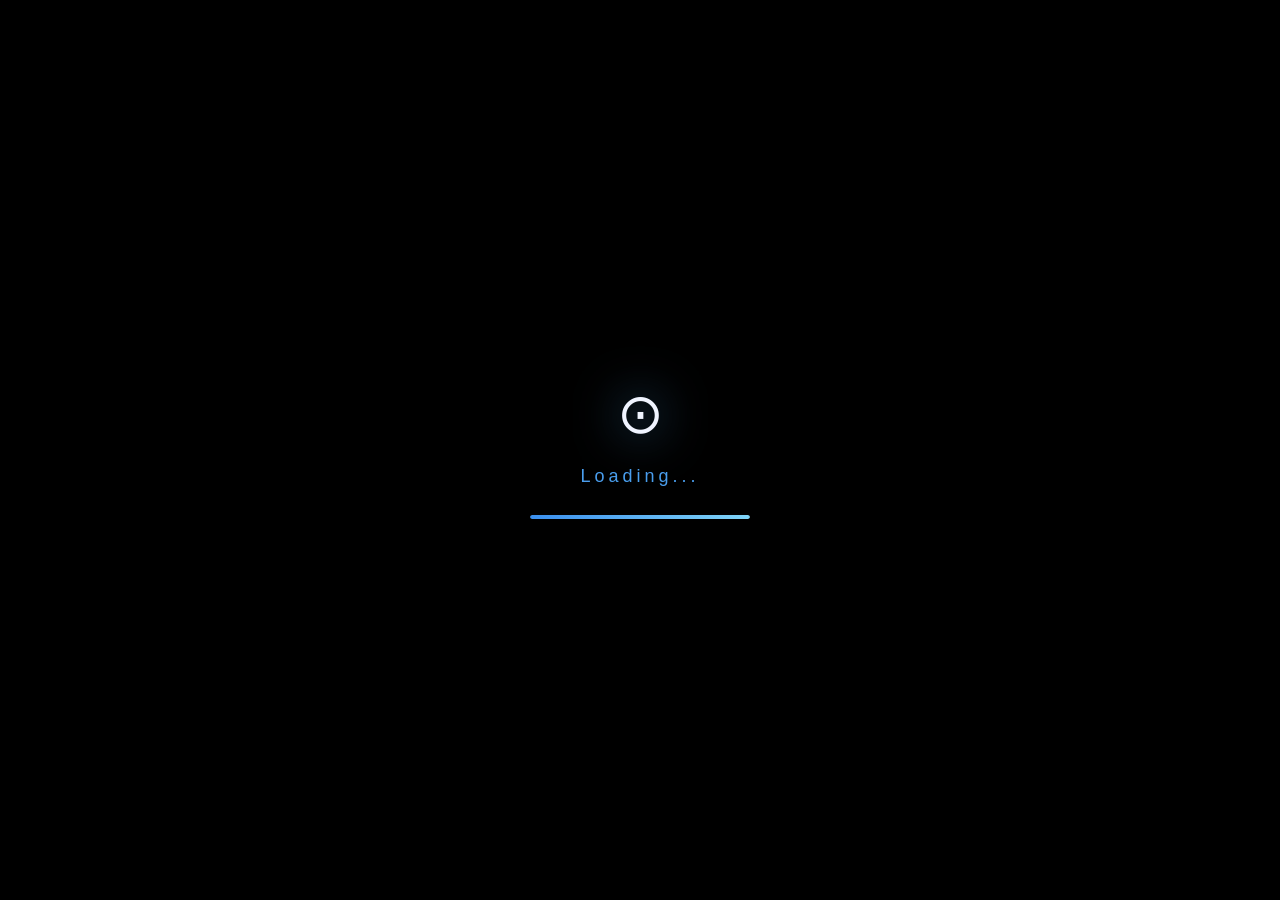
==== commit 55254ec1: "first commit" ====
--- a/index.html
+++ b/index.html
@@ -3,78 +3,72 @@
 <head>
   <meta charset="UTF-8" />
   <meta name="viewport" content="width=device-width, initial-scale=1.0" />
-  <title>Daniel Salinas | Software Engineering Portfolio</title>
-  <link rel="preconnect" href="https://fonts.googleapis.com" />
-  <link rel="preconnect" href="https://fonts.gstatic.com" crossorigin />
-  <link href="https://fonts.googleapis.com/css2?family=Inter:wght@300;400;500;600;700&display=swap" rel="stylesheet" />
-  <link rel="stylesheet" href="css/style.css" />
+  <title>Web OS – Portfolio</title>
+  <link rel="stylesheet" href="css/os.css" />
+  <link rel="stylesheet" href="css/windows.css" />
+  <link rel="stylesheet" href="css/taskbar.css" />
+  <link rel="stylesheet" href="css/startmenu.css" />
+  <link rel="stylesheet" href="css/apps.css" />
 </head>
-<body data-page="home" data-base="">
-  <div data-include="header"></div>
+<body>
 
-  <main>
-    <section class="hero">
-      <div class="container hero-content">
-        <div class="fade-in">
-          <h1 class="hero-title">Daniel S.</h1>
-          <p class="hero-tagline">Software engineering student focused on graphics, systems, and thoughtful web experiences.</p>
-          <p>
-            I enjoy building projects where low-level programming meets visual storytelling. My work blends
-            performance-minded systems with clean, approachable interfaces.
-          </p>
-          <div class="hero-actions">
-            <a class="button button-primary" href="projects.html">View Projects</a>
-            <a class="button button-secondary" href="about.html">About Me</a>
-          </div>
+  <!-- ===== DESKTOP ===== -->
+  <div id="desktop">
+    <div id="desktop-icons"></div>
+  </div>
+
+  <!-- ===== WINDOWS CONTAINER ===== -->
+  <div id="windows-container"></div>
+
+  <!-- ===== TASKBAR ===== -->
+  <div id="taskbar">
+    <button id="start-btn" aria-label="Start">
+      <span class="start-orb-inner">Start</span>
+    </button>
+
+    <div id="taskbar-windows"></div>
+
+    <div id="taskbar-tray">
+      <img class="tray-icon" src="icons/utilities/powershell1.ico" width="18" height="18" title="PowerShell" alt="PowerShell">
+      <img class="tray-icon" src="icons/utilities/taskmgr.ico"     width="18" height="18" title="Task Manager" alt="Task Manager">
+      <span id="taskbar-clock"></span>
+    </div>
+  </div>
+
+  <!-- ===== START MENU ===== -->
+  <div id="start-menu" class="hidden">
+    <div id="start-menu-left">
+      <div id="start-menu-user">
+        <div class="user-avatar">
+          <img src="icons/windows_vista/vista_personalization.ico" width="36" height="36" alt="User">
         </div>
-        <div class="fade-in">
-          <article class="highlight">
-            <h3>Current focus</h3>
-            <p>
-              Exploring interactive web visuals, and the fundamentals of building tools
-              from scratch. I like working close to the metal, but I care about polish and usability too.
-            </p>
-            <span class="badge">Open to internships</span>
-          </article>
-        </div>
+        <span class="user-name">Visitor</span>
       </div>
-    </section>
+      <ul id="start-menu-apps"></ul>
+    </div>
+    <div id="start-menu-right">
+      <ul>
+        <li class="start-menu-right-item" id="sm-documents">
+          <img src="icons/windows_vista/vista_book_2.ico" width="20" height="20" alt=""> Documents
+        </li>
+        <li class="start-menu-right-item" id="sm-pictures">
+          <img src="icons/windows_vista/vista_photo_gallery.ico" width="20" height="20" alt=""> Pictures
+        </li>
+        <li class="start-menu-right-item" id="sm-computer">
+          <img src="icons/windows_vista/vista_pc_1.ico" width="20" height="20" alt=""> Computer
+        </li>
+      </ul>
+      <div id="start-menu-footer">
+        <button class="sm-footer-btn" id="sm-shutdown" title="Shut Down">⏻</button>
+      </div>
+    </div>
+  </div>
 
-    <section class="section">
-      <div class="container">
-        <div class="section-header fade-in">
-          <span class="section-subtitle">Overview</span>
-          <h2>Building with intent</h2>
-        </div>
-        <div class="grid grid-3">
-            <article class="card fade-in">
-            <h3 class="card-title">Web craftsmanship</h3>
-            <p>
-              When I ship on the web, I focus on clarity and performance with minimal dependencies and smooth,
-              accessible layouts.
-            </p>
-          </article>
-          <article class="card fade-in">
-            <h3 class="card-title">Systems thinking</h3>
-            <p>
-              I enjoy understanding how things work at every layer, from memory layouts to rendering pipelines,
-              and how those decisions shape the final experience.
-            </p>
-          </article>
-          <article class="card fade-in">
-            <h3 class="card-title">Visual experimentation</h3>
-            <p>
-              I prototype visual tools and simulations to explore emergent patterns, fractals, and real-time
-              feedback loops.
-            </p>
-          </article>
-        </div>
-      </div>
-    </section>
-  </main>
-
-  <div data-include="footer"></div>
-
+  <!-- ===== SCRIPTS ===== -->
+  <script src="js/utils.js"></script>
+  <script src="js/windowManager.js"></script>
+  <script src="js/apps.js"></script>
+  <script src="js/taskbar.js"></script>
   <script src="js/main.js"></script>
 </body>
 </html>
--- a/css/os.css
+++ b/css/os.css
@@ -0,0 +1,144 @@
+/* ============================================================
+   os.css – Base desktop, wallpaper, global resets
+   ============================================================ */
+
+*, *::before, *::after {
+  box-sizing: border-box;
+  margin: 0;
+  padding: 0;
+}
+
+:root {
+  --aero-bg:            rgba(255,255,255,0.12);
+  --aero-border:        rgba(255,255,255,0.45);
+  --aero-shadow:        rgba(0,0,0,0.55);
+  --aero-blue:          rgba(59,130,246,0.55);
+  --aero-blue-dark:     rgba(29,78,216,0.75);
+  --taskbar-h:          44px;
+  --win-title-h:        30px;
+  --start-w:            420px;
+  --start-h:            360px;
+  --radius:             8px;
+  --font:               'Segoe UI', Tahoma, Geneva, Verdana, sans-serif;
+  --text-light:         #f0f4ff;
+  --text-dim:           #b0bcd0;
+  --accent:             #4fa3e8;
+  --accent2:            #7fd4f8;
+  --shadow-window:      0 8px 40px rgba(0,0,0,0.7), 0 2px 8px rgba(0,0,0,0.5);
+  --glass-blur:         saturate(180%) blur(14px);
+}
+
+html, body {
+  width: 100%;
+  height: 100%;
+  overflow: hidden;
+  font-family: var(--font);
+  font-size: 13px;
+  color: var(--text-light);
+  user-select: none;
+}
+
+/* ── Wallpaper ── */
+#desktop {
+  position: fixed;
+  inset: 0;
+  bottom: var(--taskbar-h);
+  background:
+    radial-gradient(ellipse at 30% 60%, rgba(0,80,180,0.55) 0%, transparent 60%),
+    radial-gradient(ellipse at 70% 30%, rgba(0,160,240,0.35) 0%, transparent 55%),
+    linear-gradient(160deg, #0a1a3a 0%, #0e2d5e 35%, #1a5a8a 65%, #0d3060 100%);
+  background-size: cover;
+  overflow: hidden;
+}
+
+/* Vista aurora shimmer */
+#desktop::before {
+  content: '';
+  position: absolute;
+  inset: 0;
+  background:
+    radial-gradient(ellipse at 50% 110%, rgba(100,200,255,0.18) 0%, transparent 60%),
+    radial-gradient(ellipse at 15% 80%, rgba(80,180,255,0.12) 0%, transparent 50%);
+  animation: aurora 12s ease-in-out infinite alternate;
+  pointer-events: none;
+}
+
+@keyframes aurora {
+  0%   { opacity: 0.6; transform: scale(1) translateY(0); }
+  50%  { opacity: 1;   transform: scale(1.04) translateY(-12px); }
+  100% { opacity: 0.6; transform: scale(1) translateY(0); }
+}
+
+/* ── Desktop Icons Grid ── */
+#desktop-icons {
+  position: absolute;
+  top: 16px;
+  left: 16px;
+  display: flex;
+  flex-direction: column;
+  flex-wrap: wrap;
+  gap: 10px;
+  max-height: calc(100vh - var(--taskbar-h) - 32px);
+  align-content: flex-start;
+}
+
+.desktop-icon {
+  display: flex;
+  flex-direction: column;
+  align-items: center;
+  width: 80px;
+  cursor: pointer;
+  padding: 6px 4px;
+  border-radius: 6px;
+  transition: background 0.15s;
+  text-align: center;
+}
+
+.desktop-icon:hover {
+  background: rgba(255,255,255,0.15);
+}
+
+.desktop-icon.selected,
+.desktop-icon:active {
+  background: rgba(79,163,232,0.35);
+  outline: 1px solid rgba(79,163,232,0.7);
+}
+
+.desktop-icon .icon-img {
+  font-size: 40px;
+  line-height: 1;
+  filter: drop-shadow(0 2px 6px rgba(0,0,0,0.6));
+  margin-bottom: 4px;
+  display: flex;
+  align-items: center;
+  justify-content: center;
+  width: 48px;
+  height: 48px;
+}
+
+.desktop-icon .icon-img img {
+  width: 48px;
+  height: 48px;
+  object-fit: contain;
+  filter: drop-shadow(0 2px 6px rgba(0,0,0,0.6));
+}
+
+.desktop-icon .icon-label {
+  font-size: 11px;
+  color: #fff;
+  text-shadow: 0 1px 4px rgba(0,0,0,0.9);
+  line-height: 1.3;
+  word-break: break-word;
+}
+
+/* Windows container (above desktop) */
+#windows-container {
+  position: fixed;
+  inset: 0;
+  bottom: var(--taskbar-h);
+  pointer-events: none;
+  z-index: 100;
+}
+#windows-container > * {
+  pointer-events: all;
+}
--- a/css/windows.css
+++ b/css/windows.css
@@ -0,0 +1,189 @@
+/* ============================================================
+   windows.css – Aero glass window chrome
+   ============================================================ */
+
+.os-window {
+  position: absolute;
+  min-width: 320px;
+  min-height: 200px;
+  border-radius: var(--radius);
+  background: rgba(20, 40, 80, 0.55);
+  backdrop-filter: var(--glass-blur);
+  -webkit-backdrop-filter: var(--glass-blur);
+  border: 1px solid var(--aero-border);
+  box-shadow: var(--shadow-window);
+  display: flex;
+  flex-direction: column;
+  overflow: hidden;
+  transition: box-shadow 0.15s, opacity 0.2s;
+  will-change: transform;
+}
+
+/* Focused window */
+.os-window.focused {
+  box-shadow: 0 0 0 1px rgba(130,200,255,0.6), var(--shadow-window);
+}
+
+/* Minimized state – animate off to taskbar */
+.os-window.minimizing {
+  animation: win-minimize 0.22s ease-in forwards;
+}
+.os-window.restoring {
+  animation: win-restore 0.22s ease-out forwards;
+}
+.os-window.opening {
+  animation: win-open 0.2s ease-out forwards;
+}
+
+@keyframes win-minimize {
+  from { transform: scale(1) translateY(0); opacity: 1; }
+  to   { transform: scale(0.5) translateY(60px); opacity: 0; }
+}
+@keyframes win-restore {
+  from { transform: scale(0.5) translateY(60px); opacity: 0; }
+  to   { transform: scale(1) translateY(0); opacity: 1; }
+}
+@keyframes win-open {
+  from { transform: scale(0.92); opacity: 0; }
+  to   { transform: scale(1);    opacity: 1; }
+}
+
+/* ── Title Bar ── */
+.win-titlebar {
+  height: var(--win-title-h);
+  display: flex;
+  align-items: center;
+  padding: 0 6px 0 10px;
+  cursor: move;
+  flex-shrink: 0;
+  background: linear-gradient(
+    180deg,
+    rgba(120,190,255,0.30) 0%,
+    rgba(60,120,220,0.22) 60%,
+    rgba(30,80,180,0.10) 100%
+  );
+  border-bottom: 1px solid rgba(255,255,255,0.18);
+  gap: 6px;
+}
+
+.win-title-icon {
+  font-size: 14px;
+  flex-shrink: 0;
+  width: 16px;
+  height: 16px;
+  display: flex;
+  align-items: center;
+  justify-content: center;
+}
+
+.win-title-icon img {
+  width: 16px;
+  height: 16px;
+  object-fit: contain;
+}
+
+.win-title-text {
+  flex: 1;
+  font-size: 12px;
+  font-weight: 600;
+  color: #e8f4ff;
+  text-shadow: 0 1px 3px rgba(0,0,0,0.8);
+  white-space: nowrap;
+  overflow: hidden;
+  text-overflow: ellipsis;
+}
+
+/* ── Window Control Buttons ── */
+.win-controls {
+  display: flex;
+  gap: 3px;
+  flex-shrink: 0;
+}
+
+.win-btn {
+  width: 22px;
+  height: 18px;
+  border: none;
+  border-radius: 3px;
+  cursor: pointer;
+  font-size: 10px;
+  font-weight: bold;
+  display: flex;
+  align-items: center;
+  justify-content: center;
+  transition: background 0.12s, filter 0.12s;
+  position: relative;
+  color: #fff;
+}
+
+/* Minimize */
+.win-btn-min {
+  background: linear-gradient(180deg, rgba(100,160,230,0.8) 0%, rgba(60,100,190,0.9) 100%);
+  border: 1px solid rgba(100,180,255,0.5);
+}
+.win-btn-min:hover { background: linear-gradient(180deg, #70b0ff 0%, #3a70cc 100%); }
+
+/* Maximize */
+.win-btn-max {
+  background: linear-gradient(180deg, rgba(100,160,230,0.8) 0%, rgba(60,100,190,0.9) 100%);
+  border: 1px solid rgba(100,180,255,0.5);
+}
+.win-btn-max:hover { background: linear-gradient(180deg, #70b0ff 0%, #3a70cc 100%); }
+
+/* Close */
+.win-btn-close {
+  background: linear-gradient(180deg, rgba(220,80,60,0.85) 0%, rgba(160,30,20,0.95) 100%);
+  border: 1px solid rgba(255,120,100,0.5);
+}
+.win-btn-close:hover { background: linear-gradient(180deg, #ff6060 0%, #cc2020 100%); }
+
+/* ── Window Body ── */
+.win-body {
+  flex: 1;
+  overflow: auto;
+  padding: 16px;
+  scrollbar-width: thin;
+  scrollbar-color: rgba(130,190,255,0.4) rgba(0,0,0,0.2);
+}
+
+.win-body::-webkit-scrollbar { width: 6px; }
+.win-body::-webkit-scrollbar-track { background: rgba(0,0,0,0.15); }
+.win-body::-webkit-scrollbar-thumb { background: rgba(130,190,255,0.4); border-radius: 3px; }
+
+/* Maximized */
+.os-window.maximized {
+  top: 0 !important;
+  left: 0 !important;
+  width: 100% !important;
+  height: calc(100vh - var(--taskbar-h)) !important;
+  border-radius: 0;
+}
+
+/* Resize handle */
+.win-resize {
+  position: absolute;
+  right: 0;
+  bottom: 0;
+  width: 14px;
+  height: 14px;
+  cursor: se-resize;
+  z-index: 10;
+}
+.win-resize::after {
+  content: '';
+  position: absolute;
+  right: 3px;
+  bottom: 3px;
+  width: 8px;
+  height: 8px;
+  border-right: 2px solid rgba(180,220,255,0.5);
+  border-bottom: 2px solid rgba(180,220,255,0.5);
+}
+
+/* Invisible overlay (used during drag/resize to prevent iframe focus stealing) */
+.win-drag-overlay {
+  position: fixed;
+  inset: 0;
+  z-index: 9999;
+  cursor: move;
+}
--- a/css/taskbar.css
+++ b/css/taskbar.css
@@ -0,0 +1,136 @@
+/* ============================================================
+   taskbar.css – Vista Aero taskbar
+   ============================================================ */
+
+#taskbar {
+  position: fixed;
+  bottom: 0;
+  left: 0;
+  right: 0;
+  height: var(--taskbar-h);
+  display: flex;
+  align-items: center;
+  gap: 4px;
+  padding: 0 6px;
+  z-index: 9000;
+  background: linear-gradient(
+    180deg,
+    rgba(40,80,160,0.55) 0%,
+    rgba(20,50,120,0.75) 40%,
+    rgba(15,35,90,0.90) 100%
+  );
+  backdrop-filter: saturate(200%) blur(18px);
+  -webkit-backdrop-filter: saturate(200%) blur(18px);
+  border-top: 1px solid rgba(120,180,255,0.35);
+  box-shadow: 0 -2px 18px rgba(0,0,0,0.5);
+}
+
+/* ── Taskbar Windows Area ── */
+#taskbar-windows {
+  flex: 1;
+  display: flex;
+  gap: 3px;
+  align-items: center;
+  overflow: hidden;
+}
+
+.taskbar-win-btn {
+  height: 32px;
+  min-width: 120px;
+  max-width: 160px;
+  padding: 0 10px;
+  border: 1px solid rgba(120,180,255,0.3);
+  border-radius: 4px;
+  background: linear-gradient(
+    180deg,
+    rgba(100,160,240,0.28) 0%,
+    rgba(50,100,200,0.20) 50%,
+    rgba(30,70,160,0.32) 100%
+  );
+  color: #ddeeff;
+  font-family: var(--font);
+  font-size: 12px;
+  font-weight: 500;
+  cursor: pointer;
+  display: flex;
+  align-items: center;
+  gap: 5px;
+  white-space: nowrap;
+  overflow: hidden;
+  text-overflow: ellipsis;
+  transition: background 0.12s, border-color 0.12s;
+  backdrop-filter: blur(4px);
+}
+
+.taskbar-win-btn:hover {
+  background: linear-gradient(180deg,
+    rgba(140,200,255,0.40) 0%,
+    rgba(80,140,230,0.35) 100%);
+  border-color: rgba(160,210,255,0.55);
+}
+
+.taskbar-win-btn.active {
+  background: linear-gradient(180deg,
+    rgba(80,160,255,0.50) 0%,
+    rgba(50,120,220,0.55) 100%);
+  border-color: rgba(140,210,255,0.8);
+  box-shadow: 0 0 8px rgba(80,160,255,0.4) inset;
+}
+
+.taskbar-win-btn.minimized-btn {
+  opacity: 0.65;
+}
+
+.taskbar-btn-icon {
+  font-size: 14px;
+  flex-shrink: 0;
+  width: 18px;
+  height: 18px;
+  display: flex;
+  align-items: center;
+  justify-content: center;
+}
+
+.taskbar-btn-icon img {
+  width: 18px;
+  height: 18px;
+  object-fit: contain;
+}
+
+.taskbar-btn-label { overflow: hidden; text-overflow: ellipsis; }
+
+/* ── System Tray ── */
+#taskbar-tray {
+  display: flex;
+  align-items: center;
+  gap: 8px;
+  padding: 0 8px;
+  height: 32px;
+  background: rgba(30,60,140,0.35);
+  border: 1px solid rgba(100,170,255,0.25);
+  border-radius: 4px;
+  backdrop-filter: blur(6px);
+}
+
+.tray-icon {
+  width: 18px;
+  height: 18px;
+  object-fit: contain;
+  opacity: 0.85;
+  cursor: pointer;
+  filter: drop-shadow(0 0 4px rgba(100,200,255,0.4));
+  transition: opacity 0.15s, filter 0.15s;
+}
+
+.tray-icon:hover {
+  opacity: 1;
+  filter: drop-shadow(0 0 8px rgba(120,220,255,0.8));
+}
+
+#taskbar-clock {
+  font-size: 11px;
+  font-weight: 600;
+  color: #c8e4ff;
+  text-shadow: 0 0 6px rgba(100,200,255,0.6);
+  white-space: nowrap;
+}
--- a/css/startmenu.css
+++ b/css/startmenu.css
@@ -0,0 +1,241 @@
+/* ============================================================
+   startmenu.css – Vista-style Start menu
+   ============================================================ */
+
+/* ── Start Button / Orb ── */
+#start-btn {
+  width: 54px;
+  height: 54px;
+  border-radius: 50%;
+  border: none;
+  cursor: pointer;
+  position: relative;
+  bottom: 8px;
+  flex-shrink: 0;
+  background: radial-gradient(circle at 50% 40%,
+    #80c8ff 0%,
+    #3090ee 40%,
+    #1060cc 70%,
+    #0a3a99 100%
+  );
+  box-shadow:
+    0 0 0 3px rgba(100,180,255,0.5),
+    0 0 14px rgba(60,140,255,0.7),
+    0 4px 16px rgba(0,0,0,0.6);
+  transition: box-shadow 0.15s, transform 0.1s;
+  z-index: 9100;
+  overflow: hidden;
+}
+
+#start-btn::before {
+  content: '';
+  position: absolute;
+  top: 4px; left: 50%;
+  transform: translateX(-50%);
+  width: 38px;
+  height: 16px;
+  background: rgba(255,255,255,0.35);
+  border-radius: 50%;
+  filter: blur(3px);
+}
+
+#start-btn:hover {
+  box-shadow:
+    0 0 0 4px rgba(140,210,255,0.7),
+    0 0 22px rgba(80,170,255,0.9),
+    0 4px 18px rgba(0,0,0,0.7);
+  transform: scale(1.06);
+}
+
+#start-btn:active {
+  transform: scale(0.96);
+}
+
+.start-orb-inner {
+  font-family: var(--font);
+  font-size: 10px;
+  font-weight: 700;
+  color: rgba(255,255,255,0.9);
+  text-shadow: 0 1px 3px rgba(0,0,0,0.6);
+  position: relative;
+  top: 6px;
+}
+
+/* ── Start Menu Panel ── */
+#start-menu {
+  position: fixed;
+  bottom: calc(var(--taskbar-h) + 4px);
+  left: 4px;
+  width: var(--start-w);
+  height: var(--start-h);
+  display: flex;
+  border-radius: 10px 10px 0 0;
+  border: 1px solid rgba(160,210,255,0.45);
+  background: rgba(15,35,90,0.88);
+  backdrop-filter: saturate(180%) blur(20px);
+  -webkit-backdrop-filter: saturate(180%) blur(20px);
+  box-shadow: 0 -4px 40px rgba(0,0,0,0.7), 0 0 0 1px rgba(100,180,255,0.15);
+  z-index: 9050;
+  overflow: hidden;
+  transition: opacity 0.15s, transform 0.15s;
+}
+
+#start-menu.hidden {
+  display: none;
+}
+
+/* ── Left Panel (App list) ── */
+#start-menu-left {
+  flex: 1;
+  display: flex;
+  flex-direction: column;
+  border-right: 1px solid rgba(100,160,255,0.2);
+  overflow: hidden;
+}
+
+#start-menu-user {
+  display: flex;
+  align-items: center;
+  gap: 10px;
+  padding: 12px 14px;
+  background: linear-gradient(90deg, rgba(60,120,220,0.4) 0%, transparent 100%);
+  border-bottom: 1px solid rgba(100,160,255,0.2);
+}
+
+.user-avatar {
+  font-size: 28px;
+  width: 40px;
+  height: 40px;
+  display: flex;
+  align-items: center;
+  justify-content: center;
+  background: rgba(80,140,255,0.3);
+  border-radius: 4px;
+  border: 1px solid rgba(120,180,255,0.4);
+  overflow: hidden;
+}
+
+.user-avatar img {
+  width: 36px;
+  height: 36px;
+  object-fit: contain;
+}
+
+.user-name {
+  font-size: 14px;
+  font-weight: 700;
+  color: #e0f0ff;
+  text-shadow: 0 1px 4px rgba(0,0,0,0.7);
+}
+
+#start-menu-apps {
+  list-style: none;
+  padding: 6px 0;
+  overflow-y: auto;
+  flex: 1;
+  scrollbar-width: thin;
+  scrollbar-color: rgba(100,180,255,0.3) transparent;
+}
+
+.sm-app-item {
+  display: flex;
+  align-items: center;
+  gap: 10px;
+  padding: 7px 14px;
+  cursor: pointer;
+  border-radius: 0;
+  transition: background 0.1s;
+  color: #d8ecff;
+  font-size: 12.5px;
+}
+
+.sm-app-item:hover {
+  background: linear-gradient(90deg,
+    rgba(80,150,255,0.35) 0%,
+    rgba(60,120,220,0.20) 100%);
+}
+
+.sm-app-item .sm-icon {
+  font-size: 20px;
+  flex-shrink: 0;
+  width: 24px;
+  height: 24px;
+  display: flex;
+  align-items: center;
+  justify-content: center;
+}
+
+.sm-app-item .sm-icon img {
+  width: 24px;
+  height: 24px;
+  object-fit: contain;
+}
+
+/* ── Right Panel ── */
+#start-menu-right {
+  width: 145px;
+  display: flex;
+  flex-direction: column;
+  background: linear-gradient(180deg,
+    rgba(10,25,70,0.6) 0%,
+    rgba(20,50,120,0.50) 100%
+  );
+  padding-top: 40px;
+}
+
+#start-menu-right ul {
+  list-style: none;
+  padding: 0;
+  flex: 1;
+}
+
+.start-menu-right-item {
+  padding: 7px 14px;
+  font-size: 12px;
+  color: #b8d8ff;
+  cursor: pointer;
+  transition: background 0.1s, color 0.1s;
+  border-radius: 0;
+  display: flex;
+  align-items: center;
+  gap: 8px;
+}
+
+.start-menu-right-item img {
+  width: 20px;
+  height: 20px;
+  object-fit: contain;
+  flex-shrink: 0;
+}
+
+.start-menu-right-item:hover {
+  background: rgba(80,150,255,0.25);
+  color: #fff;
+}
+
+#start-menu-footer {
+  display: flex;
+  justify-content: flex-end;
+  padding: 8px 10px;
+  border-top: 1px solid rgba(100,160,255,0.2);
+}
+
+.sm-footer-btn {
+  background: linear-gradient(180deg, rgba(60,100,200,0.6) 0%, rgba(30,60,150,0.8) 100%);
+  border: 1px solid rgba(100,180,255,0.4);
+  border-radius: 4px;
+  color: #c0d8ff;
+  font-size: 16px;
+  width: 30px;
+  height: 26px;
+  cursor: pointer;
+  display: flex;
+  align-items: center;
+  justify-content: center;
+  transition: background 0.12s;
+}
+
+.sm-footer-btn:hover {
+  background: linear-gradient(180deg, rgba(220,60,60,0.7) 0%, rgba(160,30,30,0.85) 100%);
+  border-color: rgba(255,100,100,0.5);
+}
--- a/css/apps.css
+++ b/css/apps.css
@@ -0,0 +1,366 @@
+/* ============================================================
+   apps.css – Styles used inside portfolio app windows
+   ============================================================ */
+
+/* ── Shared app layout ── */
+.app-content {
+  color: #d8eeff;
+  line-height: 1.6;
+}
+
+.app-content h1 {
+  font-size: 22px;
+  font-weight: 700;
+  color: #a8d8ff;
+  margin-bottom: 6px;
+  text-shadow: 0 0 14px rgba(80,180,255,0.5);
+}
+
+.app-content h2 {
+  font-size: 15px;
+  font-weight: 600;
+  color: #80c0ff;
+  margin: 16px 0 6px;
+  padding-bottom: 4px;
+  border-bottom: 1px solid rgba(100,180,255,0.25);
+}
+
+.app-content p {
+  font-size: 13px;
+  color: #c0dcf4;
+  margin-bottom: 10px;
+}
+
+.app-content a {
+  color: var(--accent2);
+  text-decoration: none;
+}
+.app-content a:hover { text-decoration: underline; }
+
+/* ── About Me ── */
+.about-header {
+  display: flex;
+  gap: 18px;
+  align-items: flex-start;
+  margin-bottom: 16px;
+}
+
+.about-avatar {
+  filter: drop-shadow(0 2px 10px rgba(0,0,0,0.6));
+  flex-shrink: 0;
+  display: flex;
+  align-items: flex-start;
+}
+
+.about-avatar img {
+  width: 64px;
+  height: 64px;
+  object-fit: contain;
+}
+
+.about-intro h1 { margin-bottom: 4px; }
+.about-intro .tagline {
+  font-size: 13px;
+  color: var(--accent2);
+  font-style: italic;
+}
+
+/* ── Skills ── */
+.skills-grid {
+  display: grid;
+  grid-template-columns: repeat(auto-fill, minmax(130px, 1fr));
+  gap: 8px;
+  margin-top: 8px;
+}
+
+.skill-chip {
+  background: rgba(60,120,240,0.25);
+  border: 1px solid rgba(100,180,255,0.3);
+  border-radius: 20px;
+  padding: 5px 12px;
+  font-size: 12px;
+  color: #c0e0ff;
+  text-align: center;
+  transition: background 0.15s, border-color 0.15s;
+}
+
+.skill-chip:hover {
+  background: rgba(80,160,255,0.4);
+  border-color: rgba(140,200,255,0.6);
+}
+
+/* Skill bar */
+.skill-row {
+  margin-bottom: 10px;
+}
+
+.skill-row-label {
+  display: flex;
+  justify-content: space-between;
+  font-size: 12px;
+  color: #a8d0f0;
+  margin-bottom: 3px;
+}
+
+.skill-bar {
+  height: 8px;
+  background: rgba(255,255,255,0.1);
+  border-radius: 4px;
+  overflow: hidden;
+}
+
+.skill-bar-fill {
+  height: 100%;
+  border-radius: 4px;
+  background: linear-gradient(90deg, #3a8fee, #7fd4f8);
+  box-shadow: 0 0 8px rgba(80,180,255,0.5);
+  transition: width 0.8s cubic-bezier(0.4,0,0.2,1);
+}
+
+/* ── Projects ── */
+.project-card {
+  background: rgba(30,60,140,0.30);
+  border: 1px solid rgba(100,180,255,0.25);
+  border-radius: 6px;
+  padding: 12px 14px;
+  margin-bottom: 10px;
+  transition: border-color 0.15s, background 0.15s;
+}
+
+.project-card:hover {
+  background: rgba(50,90,180,0.35);
+  border-color: rgba(130,200,255,0.5);
+}
+
+.project-title {
+  font-size: 14px;
+  font-weight: 700;
+  color: #90c8ff;
+  margin-bottom: 4px;
+}
+
+.project-tags {
+  display: flex;
+  gap: 6px;
+  flex-wrap: wrap;
+  margin-top: 8px;
+}
+
+.project-tag {
+  background: rgba(60,130,255,0.2);
+  border: 1px solid rgba(100,180,255,0.3);
+  border-radius: 3px;
+  padding: 2px 7px;
+  font-size: 10px;
+  color: #a0d0ff;
+}
+
+.project-links {
+  margin-top: 8px;
+  display: flex;
+  gap: 10px;
+}
+
+.project-link-btn {
+  background: rgba(60,120,220,0.35);
+  border: 1px solid rgba(100,180,255,0.4);
+  border-radius: 4px;
+  padding: 3px 10px;
+  font-size: 11px;
+  color: #b8e0ff;
+  cursor: pointer;
+  text-decoration: none;
+  display: inline-block;
+  transition: background 0.12s;
+}
+
+.project-link-btn:hover {
+  background: rgba(80,160,255,0.5);
+  text-decoration: none;
+}
+
+/* ── Contact ── */
+.contact-form {
+  display: flex;
+  flex-direction: column;
+  gap: 10px;
+}
+
+.contact-form label {
+  font-size: 11px;
+  color: #90b8e0;
+  margin-bottom: 2px;
+  display: block;
+}
+
+.contact-form input,
+.contact-form textarea {
+  width: 100%;
+  padding: 7px 10px;
+  background: rgba(255,255,255,0.07);
+  border: 1px solid rgba(100,180,255,0.3);
+  border-radius: 4px;
+  color: #d8f0ff;
+  font-family: var(--font);
+  font-size: 12px;
+  outline: none;
+  resize: vertical;
+  transition: border-color 0.15s, background 0.15s;
+}
+
+.contact-form input:focus,
+.contact-form textarea:focus {
+  border-color: rgba(130,200,255,0.7);
+  background: rgba(255,255,255,0.12);
+}
+
+.contact-form button[type="submit"] {
+  background: linear-gradient(180deg, #4a9eee 0%, #1a60cc 100%);
+  border: 1px solid rgba(120,200,255,0.5);
+  border-radius: 4px;
+  color: #fff;
+  font-family: var(--font);
+  font-size: 13px;
+  font-weight: 600;
+  padding: 8px 18px;
+  cursor: pointer;
+  align-self: flex-start;
+  transition: background 0.12s, box-shadow 0.12s;
+}
+
+.contact-form button[type="submit"]:hover {
+  background: linear-gradient(180deg, #60b8ff 0%, #2878ee 100%);
+  box-shadow: 0 0 14px rgba(80,180,255,0.4);
+}
+
+.contact-links {
+  display: flex;
+  gap: 12px;
+  flex-wrap: wrap;
+  margin-top: 12px;
+}
+
+.contact-link {
+  display: flex;
+  align-items: center;
+  gap: 6px;
+  background: rgba(40,90,200,0.3);
+  border: 1px solid rgba(100,180,255,0.3);
+  border-radius: 6px;
+  padding: 7px 14px;
+  color: #c0e0ff;
+  font-size: 12px;
+  text-decoration: none;
+  transition: background 0.15s;
+}
+
+.contact-link:hover {
+  background: rgba(70,140,255,0.45);
+  text-decoration: none;
+}
+
+.contact-link .cl-icon { font-size: 18px; }
+
+/* ── Welcome / Boot screen ── */
+.welcome-content {
+  display: flex;
+  flex-direction: column;
+  align-items: center;
+  justify-content: center;
+  height: 100%;
+  text-align: center;
+  gap: 12px;
+}
+
+.welcome-logo {
+  filter: drop-shadow(0 0 20px rgba(80,180,255,0.7));
+  animation: float 3s ease-in-out infinite;
+}
+
+.welcome-logo img {
+  width: 80px;
+  height: 80px;
+  object-fit: contain;
+}
+
+@keyframes float {
+  0%, 100% { transform: translateY(0); }
+  50%       { transform: translateY(-10px); }
+}
+
+.welcome-content h1 {
+  font-size: 26px;
+  background: linear-gradient(90deg, #80c8ff, #c0f0ff, #80c8ff);
+  -webkit-background-clip: text;
+  -webkit-text-fill-color: transparent;
+  background-clip: text;
+}
+
+.welcome-content p {
+  font-size: 14px;
+  color: #90b8d8;
+}
+
+/* ── File Explorer (placeholder) ── */
+.explorer-toolbar {
+  display: flex;
+  gap: 6px;
+  padding: 6px;
+  border-bottom: 1px solid rgba(100,180,255,0.2);
+  margin-bottom: 10px;
+}
+
+.explorer-btn {
+  background: rgba(60,120,220,0.3);
+  border: 1px solid rgba(100,180,255,0.3);
+  border-radius: 3px;
+  color: #c0e0ff;
+  font-size: 11px;
+  padding: 3px 8px;
+  cursor: pointer;
+}
+
+.explorer-grid {
+  display: grid;
+  grid-template-columns: repeat(auto-fill, minmax(80px, 1fr));
+  gap: 10px;
+}
+
+.explorer-item {
+  display: flex;
+  flex-direction: column;
+  align-items: center;
+  padding: 8px 4px;
+  border-radius: 4px;
+  cursor: pointer;
+  transition: background 0.12s;
+  text-align: center;
+}
+
+.explorer-item:hover {
+  background: rgba(80,150,255,0.25);
+}
+
+.explorer-item .exp-icon { font-size: 32px; margin-bottom: 4px; }
+.explorer-item .exp-name { font-size: 11px; color: #c0dcf0; }
+
+/* Notification toast */
+.os-toast {
+  position: fixed;
+  bottom: calc(var(--taskbar-h) + 10px);
+  right: 14px;
+  background: rgba(20,50,130,0.88);
+  border: 1px solid rgba(100,180,255,0.4);
+  border-radius: 8px;
+  padding: 10px 16px;
+  backdrop-filter: blur(14px);
+  box-shadow: 0 4px 24px rgba(0,0,0,0.6);
+  font-size: 12px;
+  color: #c8e8ff;
+  z-index: 99000;
+  animation: toast-in 0.25s ease-out, toast-out 0.3s 2.7s ease-in forwards;
+  max-width: 260px;
+}
+
+@keyframes toast-in  { from { opacity:0; transform:translateY(16px); } to { opacity:1; transform:translateY(0); } }
+@keyframes toast-out { from { opacity:1; } to { opacity:0; transform:translateY(16px); } }
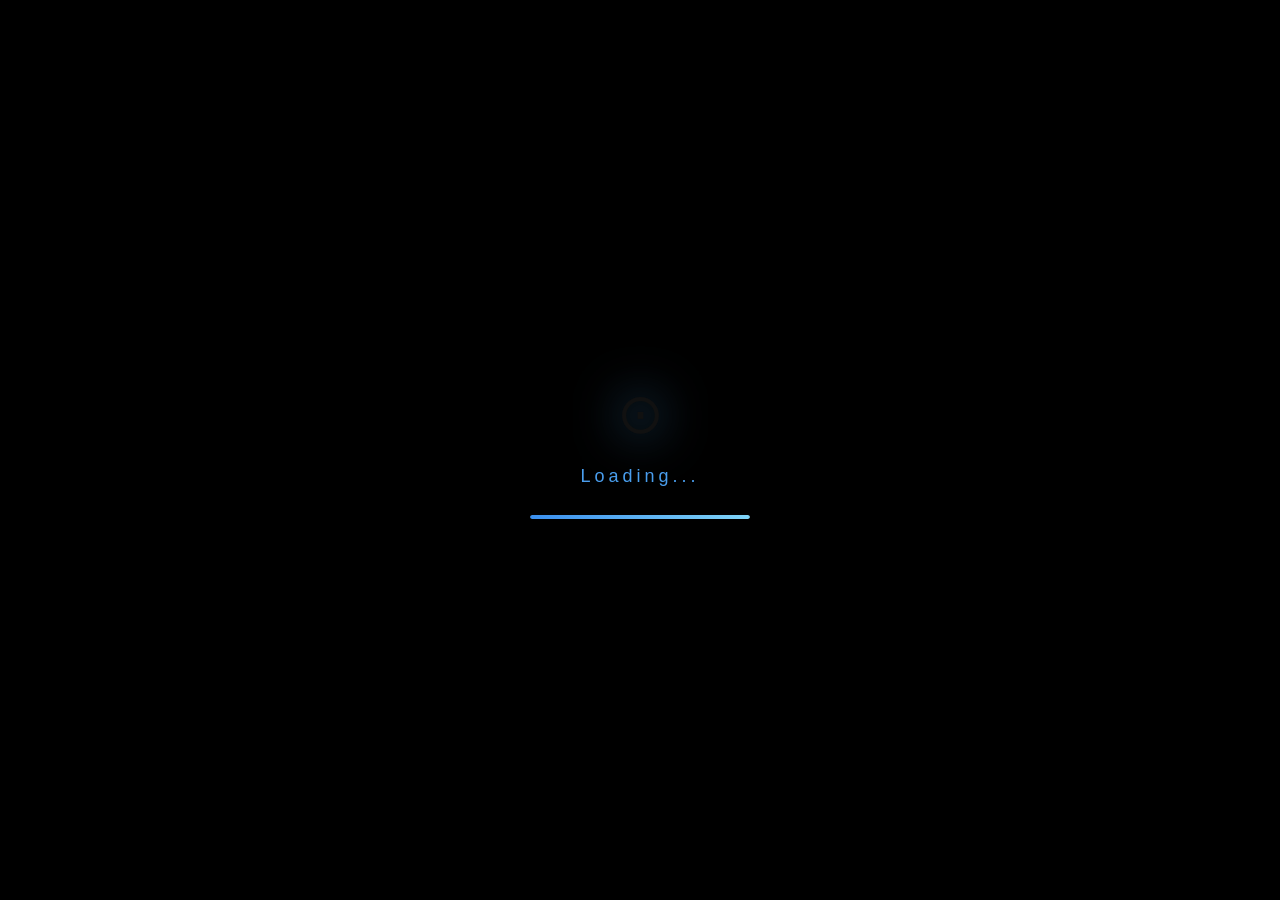
==== commit 1cd50955: "Vista green theme + personal portfolio content Overhaul UI theme and populate portfolio with persona" ====
--- a/index.html
+++ b/index.html
@@ -3,7 +3,7 @@
 <head>
   <meta charset="UTF-8" />
   <meta name="viewport" content="width=device-width, initial-scale=1.0" />
-  <title>Web OS – Portfolio</title>
+  <title>Daniel Salinas — Portfolio</title>
   <link rel="stylesheet" href="css/os.css" />
   <link rel="stylesheet" href="css/windows.css" />
   <link rel="stylesheet" href="css/taskbar.css" />
@@ -23,6 +23,7 @@
   <!-- ===== TASKBAR ===== -->
   <div id="taskbar">
     <button id="start-btn" aria-label="Start">
+      <img src="icons/windows_vista/vista_white.ico" class="start-orb-logo" alt="Start" draggable="false">
       <span class="start-orb-inner">Start</span>
     </button>
 
@@ -42,7 +43,7 @@
         <div class="user-avatar">
           <img src="icons/windows_vista/vista_personalization.ico" width="36" height="36" alt="User">
         </div>
-        <span class="user-name">Visitor</span>
+        <span class="user-name">Daniel</span>
       </div>
       <ul id="start-menu-apps"></ul>
     </div>
--- a/css/os.css
+++ b/css/os.css
@@ -1,5 +1,6 @@
 /* ============================================================
    os.css – Base desktop, wallpaper, global resets
+   Vista green nature wallpaper theme
    ============================================================ */
 
 *, *::before, *::after {
@@ -9,23 +10,22 @@
 }
 
 :root {
-  --aero-bg:            rgba(255,255,255,0.12);
-  --aero-border:        rgba(255,255,255,0.45);
-  --aero-shadow:        rgba(0,0,0,0.55);
-  --aero-blue:          rgba(59,130,246,0.55);
-  --aero-blue-dark:     rgba(29,78,216,0.75);
-  --taskbar-h:          44px;
-  --win-title-h:        30px;
-  --start-w:            420px;
-  --start-h:            360px;
-  --radius:             8px;
-  --font:               'Segoe UI', Tahoma, Geneva, Verdana, sans-serif;
-  --text-light:         #f0f4ff;
-  --text-dim:           #b0bcd0;
-  --accent:             #4fa3e8;
-  --accent2:            #7fd4f8;
-  --shadow-window:      0 8px 40px rgba(0,0,0,0.7), 0 2px 8px rgba(0,0,0,0.5);
-  --glass-blur:         saturate(180%) blur(14px);
+  --taskbar-h:     40px;
+  --win-title-h:   28px;
+  --start-w:       440px;
+  --start-h:       390px;
+  --radius:        6px;
+  --font:          'Segoe UI', Tahoma, Geneva, Verdana, sans-serif;
+  --shadow-window: 0 6px 32px rgba(0,0,0,0.55), 0 1px 4px rgba(0,0,0,0.35);
+  --glass-blur:    saturate(150%) blur(18px);
+
+  /* Vista Aero glass – light blue-grey frosted */
+  --glass-bg:      rgba(225, 238, 250, 0.68);
+  --glass-border:  rgba(255,255,255,0.88);
+  --titlebar-top:  rgba(195,222,248,0.92);
+  --titlebar-mid:  rgba(165,205,240,0.80);
+  --titlebar-bot:  rgba(140,185,230,0.65);
+  --title-text:    #18283a;
 }
 
 html, body {
@@ -34,51 +34,83 @@
   overflow: hidden;
   font-family: var(--font);
   font-size: 13px;
-  color: var(--text-light);
+  color: #111;
   user-select: none;
 }
 
-/* ── Wallpaper ── */
+/* ─────────────────────────────────────────────
+   WALLPAPER  –  Vista "Bliss"-style green nature
+   ───────────────────────────────────────────── */
 #desktop {
   position: fixed;
   inset: 0;
   bottom: var(--taskbar-h);
+  overflow: hidden;
   background:
-    radial-gradient(ellipse at 30% 60%, rgba(0,80,180,0.55) 0%, transparent 60%),
-    radial-gradient(ellipse at 70% 30%, rgba(0,160,240,0.35) 0%, transparent 55%),
-    linear-gradient(160deg, #0a1a3a 0%, #0e2d5e 35%, #1a5a8a 65%, #0d3060 100%);
-  background-size: cover;
-  overflow: hidden;
+    radial-gradient(ellipse at 75% 4%,  rgba(255,250,200,0.60) 0%, transparent 38%),
+    radial-gradient(ellipse at 4%  92%, rgba(8, 40, 8, 0.55)   0%, transparent 40%),
+    radial-gradient(ellipse at 50% 68%, rgba(55,125,35,0.45)   0%, transparent 52%),
+    linear-gradient(180deg,
+      #9ecfee 0%,
+      #b8dcf5 7%,
+      #78b344 17%,
+      #5d9e2c 26%,
+      #4a8522 38%,
+      #3b6e1c 50%,
+      #2c5515 63%,
+      #1e3c0e 78%,
+      #122808 100%
+    );
 }
 
-/* Vista aurora shimmer */
+/* Leaf/foliage shimmer layer */
 #desktop::before {
   content: '';
   position: absolute;
   inset: 0;
   background:
-    radial-gradient(ellipse at 50% 110%, rgba(100,200,255,0.18) 0%, transparent 60%),
-    radial-gradient(ellipse at 15% 80%, rgba(80,180,255,0.12) 0%, transparent 50%);
-  animation: aurora 12s ease-in-out infinite alternate;
+    radial-gradient(ellipse at 18% 58%, rgba(110,190,60,0.22) 0%, transparent 32%),
+    radial-gradient(ellipse at 82% 52%, rgba(90,165,42,0.18)  0%, transparent 28%),
+    radial-gradient(ellipse at 48% 82%, rgba(28, 75,14,0.30)  0%, transparent 38%),
+    radial-gradient(ellipse at 33% 38%, rgba(130,205,72,0.14) 0%, transparent 22%),
+    radial-gradient(ellipse at 68% 32%, rgba(105,185,52,0.12) 0%, transparent 18%);
+  animation: foliage 9s ease-in-out infinite alternate;
   pointer-events: none;
 }
 
-@keyframes aurora {
-  0%   { opacity: 0.6; transform: scale(1) translateY(0); }
-  50%  { opacity: 1;   transform: scale(1.04) translateY(-12px); }
-  100% { opacity: 0.6; transform: scale(1) translateY(0); }
+/* Light-ray sheen */
+#desktop::after {
+  content: '';
+  position: absolute;
+  inset: 0;
+  background: linear-gradient(
+    130deg,
+    rgba(255,255,215,0.13) 0%,
+    transparent 28%,
+    rgba(255,255,200,0.06) 58%,
+    transparent 100%
+  );
+  pointer-events: none;
 }
 
-/* ── Desktop Icons Grid ── */
+@keyframes foliage {
+  0%   { opacity: 0.65; }
+  50%  { opacity: 1.00; }
+  100% { opacity: 0.65; }
+}
+
+/* ─────────────────────────────────────────────
+   DESKTOP ICONS
+   ───────────────────────────────────────────── */
 #desktop-icons {
   position: absolute;
-  top: 16px;
-  left: 16px;
+  top: 12px;
+  left: 12px;
   display: flex;
   flex-direction: column;
   flex-wrap: wrap;
-  gap: 10px;
-  max-height: calc(100vh - var(--taskbar-h) - 32px);
+  gap: 8px;
+  max-height: calc(100vh - var(--taskbar-h) - 24px);
   align-content: flex-start;
 }
 
@@ -86,52 +118,54 @@
   display: flex;
   flex-direction: column;
   align-items: center;
-  width: 80px;
+  width: 76px;
   cursor: pointer;
-  padding: 6px 4px;
-  border-radius: 6px;
-  transition: background 0.15s;
+  padding: 5px 4px;
+  border-radius: 4px;
+  transition: background 0.12s;
   text-align: center;
 }
 
 .desktop-icon:hover {
-  background: rgba(255,255,255,0.15);
+  background: rgba(255,255,255,0.20);
 }
 
 .desktop-icon.selected,
 .desktop-icon:active {
-  background: rgba(79,163,232,0.35);
-  outline: 1px solid rgba(79,163,232,0.7);
+  background: rgba(70,120,210,0.28);
+  outline: 1px solid rgba(100,160,255,0.50);
 }
 
 .desktop-icon .icon-img {
-  font-size: 40px;
-  line-height: 1;
-  filter: drop-shadow(0 2px 6px rgba(0,0,0,0.6));
-  margin-bottom: 4px;
+  margin-bottom: 3px;
   display: flex;
   align-items: center;
   justify-content: center;
   width: 48px;
   height: 48px;
+  filter: drop-shadow(1px 2px 5px rgba(0,0,0,0.55));
 }
 
 .desktop-icon .icon-img img {
   width: 48px;
   height: 48px;
   object-fit: contain;
-  filter: drop-shadow(0 2px 6px rgba(0,0,0,0.6));
 }
 
 .desktop-icon .icon-label {
   font-size: 11px;
   color: #fff;
-  text-shadow: 0 1px 4px rgba(0,0,0,0.9);
+  text-shadow:
+    0 1px 3px rgba(0,0,0,1),
+    0 0  7px rgba(0,0,0,0.9),
+    1px 1px 0 rgba(0,0,0,1);
   line-height: 1.3;
   word-break: break-word;
 }
 
-/* Windows container (above desktop) */
+/* ─────────────────────────────────────────────
+   WINDOWS CONTAINER
+   ───────────────────────────────────────────── */
 #windows-container {
   position: fixed;
   inset: 0;
--- a/css/windows.css
+++ b/css/windows.css
@@ -1,5 +1,5 @@
 /* ============================================================
-   windows.css – Aero glass window chrome
+   windows.css – Aero glass window chrome  (Light Vista theme)
    ============================================================ */
 
 .os-window {
@@ -7,11 +7,14 @@
   min-width: 320px;
   min-height: 200px;
   border-radius: var(--radius);
-  background: rgba(20, 40, 80, 0.55);
+  /* Light frosted glass */
+  background: rgba(232, 242, 252, 0.82);
   backdrop-filter: var(--glass-blur);
   -webkit-backdrop-filter: var(--glass-blur);
-  border: 1px solid var(--aero-border);
-  box-shadow: var(--shadow-window);
+  border: 1px solid rgba(255,255,255,0.90);
+  box-shadow:
+    0 0 0 1px rgba(120,170,220,0.35),
+    var(--shadow-window);
   display: flex;
   flex-direction: column;
   overflow: hidden;
@@ -21,7 +24,9 @@
 
 /* Focused window */
 .os-window.focused {
-  box-shadow: 0 0 0 1px rgba(130,200,255,0.6), var(--shadow-window);
+  box-shadow:
+    0 0 0 1px rgba(90,150,220,0.65),
+    var(--shadow-window);
 }
 
 /* Minimized state – animate off to taskbar */
@@ -56,13 +61,15 @@
   padding: 0 6px 0 10px;
   cursor: move;
   flex-shrink: 0;
+  /* Light blue-grey Aero gradient */
   background: linear-gradient(
     180deg,
-    rgba(120,190,255,0.30) 0%,
-    rgba(60,120,220,0.22) 60%,
-    rgba(30,80,180,0.10) 100%
+    rgba(210,232,255,0.96) 0%,
+    rgba(185,215,248,0.90) 45%,
+    rgba(160,198,240,0.85) 55%,
+    rgba(185,215,250,0.92) 100%
   );
-  border-bottom: 1px solid rgba(255,255,255,0.18);
+  border-bottom: 1px solid rgba(120,170,220,0.45);
   gap: 6px;
 }
 
@@ -86,8 +93,8 @@
   flex: 1;
   font-size: 12px;
   font-weight: 600;
-  color: #e8f4ff;
-  text-shadow: 0 1px 3px rgba(0,0,0,0.8);
+  color: #1a2a3e;
+  text-shadow: 0 1px 0 rgba(255,255,255,0.7);
   white-space: nowrap;
   overflow: hidden;
   text-overflow: ellipsis;
@@ -118,37 +125,42 @@
 
 /* Minimize */
 .win-btn-min {
-  background: linear-gradient(180deg, rgba(100,160,230,0.8) 0%, rgba(60,100,190,0.9) 100%);
-  border: 1px solid rgba(100,180,255,0.5);
-}
-.win-btn-min:hover { background: linear-gradient(180deg, #70b0ff 0%, #3a70cc 100%); }
+  background: linear-gradient(180deg, rgba(235,245,255,0.95) 0%, rgba(200,220,245,0.90) 100%);
+  border: 1px solid rgba(100,150,210,0.55);
+  color: #2a3a50;
+}
+.win-btn-min:hover { background: linear-gradient(180deg, #e0f0ff 0%, #b8d4f0 100%); }
 
 /* Maximize */
 .win-btn-max {
-  background: linear-gradient(180deg, rgba(100,160,230,0.8) 0%, rgba(60,100,190,0.9) 100%);
-  border: 1px solid rgba(100,180,255,0.5);
-}
-.win-btn-max:hover { background: linear-gradient(180deg, #70b0ff 0%, #3a70cc 100%); }
+  background: linear-gradient(180deg, rgba(235,245,255,0.95) 0%, rgba(200,220,245,0.90) 100%);
+  border: 1px solid rgba(100,150,210,0.55);
+  color: #2a3a50;
+}
+.win-btn-max:hover { background: linear-gradient(180deg, #e0f0ff 0%, #b8d4f0 100%); }
 
 /* Close */
 .win-btn-close {
-  background: linear-gradient(180deg, rgba(220,80,60,0.85) 0%, rgba(160,30,20,0.95) 100%);
-  border: 1px solid rgba(255,120,100,0.5);
-}
-.win-btn-close:hover { background: linear-gradient(180deg, #ff6060 0%, #cc2020 100%); }
+  background: linear-gradient(180deg, rgba(240,100,80,0.90) 0%, rgba(190,40,30,0.95) 100%);
+  border: 1px solid rgba(220,80,60,0.6);
+  color: #fff;
+}
+.win-btn-close:hover { background: linear-gradient(180deg, #ff7060 0%, #cc2020 100%); }
 
 /* ── Window Body ── */
 .win-body {
   flex: 1;
   overflow: auto;
   padding: 16px;
+  background: rgba(248, 251, 255, 0.95);
+  color: #1a1a2e;
   scrollbar-width: thin;
-  scrollbar-color: rgba(130,190,255,0.4) rgba(0,0,0,0.2);
+  scrollbar-color: rgba(100,150,210,0.45) rgba(200,220,245,0.4);
 }
 
 .win-body::-webkit-scrollbar { width: 6px; }
-.win-body::-webkit-scrollbar-track { background: rgba(0,0,0,0.15); }
-.win-body::-webkit-scrollbar-thumb { background: rgba(130,190,255,0.4); border-radius: 3px; }
+.win-body::-webkit-scrollbar-track { background: rgba(200,220,245,0.4); }
+.win-body::-webkit-scrollbar-thumb { background: rgba(100,150,210,0.5); border-radius: 3px; }
 
 /* Maximized */
 .os-window.maximized {
@@ -176,8 +188,8 @@
   bottom: 3px;
   width: 8px;
   height: 8px;
-  border-right: 2px solid rgba(180,220,255,0.5);
-  border-bottom: 2px solid rgba(180,220,255,0.5);
+  border-right: 2px solid rgba(80,130,190,0.45);
+  border-bottom: 2px solid rgba(80,130,190,0.45);
 }
 
 /* Invisible overlay (used during drag/resize to prevent iframe focus stealing) */
--- a/css/taskbar.css
+++ b/css/taskbar.css
@@ -1,5 +1,5 @@
 /* ============================================================
-   taskbar.css – Vista Aero taskbar
+   taskbar.css – Vista Aero taskbar  (Dark near-black theme)
    ============================================================ */
 
 #taskbar {
@@ -15,14 +15,13 @@
   z-index: 9000;
   background: linear-gradient(
     180deg,
-    rgba(40,80,160,0.55) 0%,
-    rgba(20,50,120,0.75) 40%,
-    rgba(15,35,90,0.90) 100%
+    rgba(32, 34, 42, 0.88) 0%,
+    rgba(14, 15, 20, 0.97) 100%
   );
-  backdrop-filter: saturate(200%) blur(18px);
-  -webkit-backdrop-filter: saturate(200%) blur(18px);
-  border-top: 1px solid rgba(120,180,255,0.35);
-  box-shadow: 0 -2px 18px rgba(0,0,0,0.5);
+  backdrop-filter: saturate(180%) blur(18px);
+  -webkit-backdrop-filter: saturate(180%) blur(18px);
+  border-top: 1px solid rgba(80,110,160,0.40);
+  box-shadow: 0 -2px 16px rgba(0,0,0,0.7);
 }
 
 /* ── Taskbar Windows Area ── */
@@ -39,15 +38,15 @@
   min-width: 120px;
   max-width: 160px;
   padding: 0 10px;
-  border: 1px solid rgba(120,180,255,0.3);
+  border: 1px solid rgba(80,100,140,0.45);
   border-radius: 4px;
   background: linear-gradient(
     180deg,
-    rgba(100,160,240,0.28) 0%,
-    rgba(50,100,200,0.20) 50%,
-    rgba(30,70,160,0.32) 100%
+    rgba(70,80,105,0.55) 0%,
+    rgba(38,45,65,0.70) 50%,
+    rgba(28,34,52,0.80) 100%
   );
-  color: #ddeeff;
+  color: #d8e8f8;
   font-family: var(--font);
   font-size: 12px;
   font-weight: 500;
@@ -64,21 +63,21 @@
 
 .taskbar-win-btn:hover {
   background: linear-gradient(180deg,
-    rgba(140,200,255,0.40) 0%,
-    rgba(80,140,230,0.35) 100%);
-  border-color: rgba(160,210,255,0.55);
+    rgba(100,120,165,0.65) 0%,
+    rgba(55,70,105,0.80) 100%);
+  border-color: rgba(120,150,210,0.55);
 }
 
 .taskbar-win-btn.active {
   background: linear-gradient(180deg,
-    rgba(80,160,255,0.50) 0%,
-    rgba(50,120,220,0.55) 100%);
-  border-color: rgba(140,210,255,0.8);
-  box-shadow: 0 0 8px rgba(80,160,255,0.4) inset;
+    rgba(90,120,190,0.70) 0%,
+    rgba(50,80,155,0.80) 100%);
+  border-color: rgba(110,160,240,0.70);
+  box-shadow: 0 0 6px rgba(80,140,255,0.25) inset;
 }
 
 .taskbar-win-btn.minimized-btn {
-  opacity: 0.65;
+  opacity: 0.60;
 }
 
 .taskbar-btn-icon {
@@ -106,8 +105,8 @@
   gap: 8px;
   padding: 0 8px;
   height: 32px;
-  background: rgba(30,60,140,0.35);
-  border: 1px solid rgba(100,170,255,0.25);
+  background: rgba(20,22,32,0.55);
+  border: 1px solid rgba(70,90,130,0.35);
   border-radius: 4px;
   backdrop-filter: blur(6px);
 }
@@ -116,21 +115,18 @@
   width: 18px;
   height: 18px;
   object-fit: contain;
-  opacity: 0.85;
+  opacity: 0.80;
   cursor: pointer;
-  filter: drop-shadow(0 0 4px rgba(100,200,255,0.4));
-  transition: opacity 0.15s, filter 0.15s;
+  transition: opacity 0.15s;
 }
 
 .tray-icon:hover {
   opacity: 1;
-  filter: drop-shadow(0 0 8px rgba(120,220,255,0.8));
 }
 
 #taskbar-clock {
   font-size: 11px;
   font-weight: 600;
-  color: #c8e4ff;
-  text-shadow: 0 0 6px rgba(100,200,255,0.6);
+  color: #c8d8ee;
   white-space: nowrap;
 }
--- a/css/startmenu.css
+++ b/css/startmenu.css
@@ -12,6 +12,11 @@
   position: relative;
   bottom: 8px;
   flex-shrink: 0;
+  display: flex;
+  flex-direction: column;
+  align-items: center;
+  justify-content: center;
+  gap: 1px;
   background: radial-gradient(circle at 50% 40%,
     #80c8ff 0%,
     #3090ee 40%,
@@ -58,7 +63,17 @@
   color: rgba(255,255,255,0.9);
   text-shadow: 0 1px 3px rgba(0,0,0,0.6);
   position: relative;
-  top: 6px;
+  top: 2px;
+}
+
+.start-orb-logo {
+  width: 28px;
+  height: 28px;
+  object-fit: contain;
+  position: relative;
+  top: -2px;
+  filter: drop-shadow(0 1px 4px rgba(0,0,0,0.5));
+  pointer-events: none;
 }
 
 /* ── Start Menu Panel ── */
@@ -70,11 +85,11 @@
   height: var(--start-h);
   display: flex;
   border-radius: 10px 10px 0 0;
-  border: 1px solid rgba(160,210,255,0.45);
-  background: rgba(15,35,90,0.88);
-  backdrop-filter: saturate(180%) blur(20px);
-  -webkit-backdrop-filter: saturate(180%) blur(20px);
-  box-shadow: 0 -4px 40px rgba(0,0,0,0.7), 0 0 0 1px rgba(100,180,255,0.15);
+  border: 1px solid rgba(60,70,90,0.70);
+  background: rgba(22, 24, 32, 0.97);
+  backdrop-filter: saturate(160%) blur(20px);
+  -webkit-backdrop-filter: saturate(160%) blur(20px);
+  box-shadow: 0 -4px 40px rgba(0,0,0,0.80), 0 0 0 1px rgba(80,100,140,0.18);
   z-index: 9050;
   overflow: hidden;
   transition: opacity 0.15s, transform 0.15s;
@@ -89,7 +104,7 @@
   flex: 1;
   display: flex;
   flex-direction: column;
-  border-right: 1px solid rgba(100,160,255,0.2);
+  border-right: 1px solid rgba(60,70,90,0.55);
   overflow: hidden;
 }
 
@@ -98,8 +113,8 @@
   align-items: center;
   gap: 10px;
   padding: 12px 14px;
-  background: linear-gradient(90deg, rgba(60,120,220,0.4) 0%, transparent 100%);
-  border-bottom: 1px solid rgba(100,160,255,0.2);
+  background: linear-gradient(90deg, rgba(50,60,100,0.60) 0%, transparent 100%);
+  border-bottom: 1px solid rgba(60,70,90,0.50);
 }
 
 .user-avatar {
@@ -109,9 +124,9 @@
   display: flex;
   align-items: center;
   justify-content: center;
-  background: rgba(80,140,255,0.3);
+  background: rgba(50,60,100,0.55);
   border-radius: 4px;
-  border: 1px solid rgba(120,180,255,0.4);
+  border: 1px solid rgba(80,100,150,0.45);
   overflow: hidden;
 }
 
@@ -124,8 +139,8 @@
 .user-name {
   font-size: 14px;
   font-weight: 700;
-  color: #e0f0ff;
-  text-shadow: 0 1px 4px rgba(0,0,0,0.7);
+  color: #e8f0ff;
+  text-shadow: 0 1px 4px rgba(0,0,0,0.8);
 }
 
 #start-menu-apps {
@@ -134,7 +149,7 @@
   overflow-y: auto;
   flex: 1;
   scrollbar-width: thin;
-  scrollbar-color: rgba(100,180,255,0.3) transparent;
+  scrollbar-color: rgba(80,100,150,0.4) transparent;
 }
 
 .sm-app-item {
@@ -145,14 +160,15 @@
   cursor: pointer;
   border-radius: 0;
   transition: background 0.1s;
-  color: #d8ecff;
+  color: #c8d8f0;
   font-size: 12.5px;
 }
 
 .sm-app-item:hover {
   background: linear-gradient(90deg,
-    rgba(80,150,255,0.35) 0%,
-    rgba(60,120,220,0.20) 100%);
+    rgba(70,100,180,0.50) 0%,
+    rgba(50,70,140,0.30) 100%);
+  color: #fff;
 }
 
 .sm-app-item .sm-icon {
@@ -177,8 +193,8 @@
   display: flex;
   flex-direction: column;
   background: linear-gradient(180deg,
-    rgba(10,25,70,0.6) 0%,
-    rgba(20,50,120,0.50) 100%
+    rgba(14, 16, 22, 0.80) 0%,
+    rgba(10, 12, 18, 0.90) 100%
   );
   padding-top: 40px;
 }
@@ -192,7 +208,7 @@
 .start-menu-right-item {
   padding: 7px 14px;
   font-size: 12px;
-  color: #b8d8ff;
+  color: #b0c4e0;
   cursor: pointer;
   transition: background 0.1s, color 0.1s;
   border-radius: 0;
@@ -209,7 +225,7 @@
 }
 
 .start-menu-right-item:hover {
-  background: rgba(80,150,255,0.25);
+  background: rgba(70,100,180,0.40);
   color: #fff;
 }
 
@@ -217,14 +233,14 @@
   display: flex;
   justify-content: flex-end;
   padding: 8px 10px;
-  border-top: 1px solid rgba(100,160,255,0.2);
+  border-top: 1px solid rgba(60,70,90,0.55);
 }
 
 .sm-footer-btn {
-  background: linear-gradient(180deg, rgba(60,100,200,0.6) 0%, rgba(30,60,150,0.8) 100%);
-  border: 1px solid rgba(100,180,255,0.4);
+  background: linear-gradient(180deg, rgba(50,60,90,0.70) 0%, rgba(28,34,52,0.85) 100%);
+  border: 1px solid rgba(80,100,150,0.45);
   border-radius: 4px;
-  color: #c0d8ff;
+  color: #c0d0ee;
   font-size: 16px;
   width: 30px;
   height: 26px;
@@ -236,6 +252,6 @@
 }
 
 .sm-footer-btn:hover {
-  background: linear-gradient(180deg, rgba(220,60,60,0.7) 0%, rgba(160,30,30,0.85) 100%);
-  border-color: rgba(255,100,100,0.5);
-}
+  background: linear-gradient(180deg, rgba(200,50,50,0.70) 0%, rgba(140,25,25,0.85) 100%);
+  border-color: rgba(220,80,80,0.5);
+}
--- a/css/apps.css
+++ b/css/apps.css
@@ -4,35 +4,34 @@
 
 /* ── Shared app layout ── */
 .app-content {
-  color: #d8eeff;
+  color: #1e2a3a;
   line-height: 1.6;
 }
 
 .app-content h1 {
   font-size: 22px;
   font-weight: 700;
-  color: #a8d8ff;
+  color: #1a3a6a;
   margin-bottom: 6px;
-  text-shadow: 0 0 14px rgba(80,180,255,0.5);
 }
 
 .app-content h2 {
   font-size: 15px;
   font-weight: 600;
-  color: #80c0ff;
+  color: #1e4a80;
   margin: 16px 0 6px;
   padding-bottom: 4px;
-  border-bottom: 1px solid rgba(100,180,255,0.25);
+  border-bottom: 1px solid rgba(80,130,200,0.25);
 }
 
 .app-content p {
   font-size: 13px;
-  color: #c0dcf4;
+  color: #2a3a50;
   margin-bottom: 10px;
 }
 
 .app-content a {
-  color: var(--accent2);
+  color: #1a5abf;
   text-decoration: none;
 }
 .app-content a:hover { text-decoration: underline; }
@@ -61,8 +60,65 @@
 .about-intro h1 { margin-bottom: 4px; }
 .about-intro .tagline {
   font-size: 13px;
-  color: var(--accent2);
+  color: #2a5a9e;
   font-style: italic;
+}
+
+/* ── Inline content icons (used inside app HTML) ── */
+.ico {
+  display: inline-block;
+  width: 16px;
+  height: 16px;
+  vertical-align: middle;
+  object-fit: contain;
+  position: relative;
+  top: -1px;
+  flex-shrink: 0;
+}
+.ico-sm { width: 13px; height: 13px; }
+.ico-md { width: 20px; height: 20px; }
+.ico-lg { width: 24px; height: 24px; }
+
+/* ── Language chips (logo + name) ── */
+.lang-grid {
+  display: flex;
+  flex-wrap: wrap;
+  gap: 10px;
+  margin-top: 8px;
+}
+
+.lang-chip {
+  display: flex;
+  flex-direction: column;
+  align-items: center;
+  gap: 5px;
+  width: 80px;
+  padding: 10px 6px 8px;
+  background: rgba(215, 232, 252, 0.60);
+  border: 1px solid rgba(100,150,210,0.30);
+  border-radius: 8px;
+  cursor: default;
+  transition: background 0.15s, border-color 0.15s, transform 0.12s;
+}
+
+.lang-chip:hover {
+  background: rgba(190, 218, 250, 0.85);
+  border-color: rgba(80,130,210,0.55);
+  transform: translateY(-2px);
+}
+
+.lang-chip img {
+  width: 36px;
+  height: 36px;
+  object-fit: contain;
+}
+
+.lang-chip span {
+  font-size: 11px;
+  font-weight: 600;
+  color: #1e3a60;
+  text-align: center;
+  line-height: 1.2;
 }
 
 /* ── Skills ── */
@@ -74,19 +130,23 @@
 }
 
 .skill-chip {
-  background: rgba(60,120,240,0.25);
-  border: 1px solid rgba(100,180,255,0.3);
+  background: rgba(180,210,245,0.45);
+  border: 1px solid rgba(100,150,210,0.35);
   border-radius: 20px;
   padding: 5px 12px;
   font-size: 12px;
-  color: #c0e0ff;
+  color: #1e3a60;
   text-align: center;
+  display: flex;
+  align-items: center;
+  justify-content: center;
+  gap: 5px;
   transition: background 0.15s, border-color 0.15s;
 }
 
 .skill-chip:hover {
-  background: rgba(80,160,255,0.4);
-  border-color: rgba(140,200,255,0.6);
+  background: rgba(140,185,235,0.60);
+  border-color: rgba(80,130,200,0.55);
 }
 
 /* Skill bar */
@@ -98,13 +158,13 @@
   display: flex;
   justify-content: space-between;
   font-size: 12px;
-  color: #a8d0f0;
+  color: #2a4060;
   margin-bottom: 3px;
 }
 
 .skill-bar {
   height: 8px;
-  background: rgba(255,255,255,0.1);
+  background: rgba(180,210,240,0.45);
   border-radius: 4px;
   overflow: hidden;
 }
@@ -119,8 +179,8 @@
 
 /* ── Projects ── */
 .project-card {
-  background: rgba(30,60,140,0.30);
-  border: 1px solid rgba(100,180,255,0.25);
+  background: rgba(225,238,255,0.65);
+  border: 1px solid rgba(100,150,210,0.30);
   border-radius: 6px;
   padding: 12px 14px;
   margin-bottom: 10px;
@@ -128,15 +188,18 @@
 }
 
 .project-card:hover {
-  background: rgba(50,90,180,0.35);
-  border-color: rgba(130,200,255,0.5);
+  background: rgba(205,225,250,0.80);
+  border-color: rgba(80,130,210,0.50);
 }
 
 .project-title {
   font-size: 14px;
   font-weight: 700;
-  color: #90c8ff;
+  color: #1a3a6a;
   margin-bottom: 4px;
+  display: flex;
+  align-items: center;
+  gap: 7px;
 }
 
 .project-tags {
@@ -147,12 +210,43 @@
 }
 
 .project-tag {
-  background: rgba(60,130,255,0.2);
-  border: 1px solid rgba(100,180,255,0.3);
+  background: rgba(160,200,245,0.40);
+  border: 1px solid rgba(100,150,210,0.35);
   border-radius: 3px;
   padding: 2px 7px;
   font-size: 10px;
-  color: #a0d0ff;
+  color: #1e3a6a;
+}
+
+/* ── Card typography helpers ── */
+.card-meta {
+  font-size: 12px;
+  color: #3a5a80;
+  margin-bottom: 6px;
+}
+
+.card-list {
+  padding-left: 16px;
+  font-size: 12px;
+  color: #1e2a3a;
+  line-height: 1.8;
+}
+
+.card-note {
+  margin-top: 6px;
+  font-size: 12px;
+  color: #2a4060;
+}
+
+.card-highlight {
+  font-weight: 700;
+  color: #7a4f00;
+  background: rgba(255, 210, 80, 0.25);
+  border-radius: 4px;
+  padding: 1px 4px;
+  display: flex;
+  align-items: center;
+  gap: 5px;
 }
 
 .project-links {
@@ -162,12 +256,12 @@
 }
 
 .project-link-btn {
-  background: rgba(60,120,220,0.35);
-  border: 1px solid rgba(100,180,255,0.4);
+  background: rgba(200,222,248,0.70);
+  border: 1px solid rgba(100,150,210,0.45);
   border-radius: 4px;
   padding: 3px 10px;
   font-size: 11px;
-  color: #b8e0ff;
+  color: #1a3a6a;
   cursor: pointer;
   text-decoration: none;
   display: inline-block;
@@ -175,7 +269,7 @@
 }
 
 .project-link-btn:hover {
-  background: rgba(80,160,255,0.5);
+  background: rgba(170,205,245,0.85);
   text-decoration: none;
 }
 
@@ -188,7 +282,7 @@
 
 .contact-form label {
   font-size: 11px;
-  color: #90b8e0;
+  color: #2a4060;
   margin-bottom: 2px;
   display: block;
 }
@@ -197,10 +291,10 @@
 .contact-form textarea {
   width: 100%;
   padding: 7px 10px;
-  background: rgba(255,255,255,0.07);
-  border: 1px solid rgba(100,180,255,0.3);
-  border-radius: 4px;
-  color: #d8f0ff;
+  background: rgba(255,255,255,0.80);
+  border: 1px solid rgba(100,150,210,0.45);
+  border-radius: 4px;
+  color: #1a2a3a;
   font-family: var(--font);
   font-size: 12px;
   outline: none;
@@ -210,8 +304,8 @@
 
 .contact-form input:focus,
 .contact-form textarea:focus {
-  border-color: rgba(130,200,255,0.7);
-  background: rgba(255,255,255,0.12);
+  border-color: rgba(70,130,220,0.70);
+  background: rgba(255,255,255,0.95);
 }
 
 .contact-form button[type="submit"] {
@@ -244,22 +338,35 @@
   display: flex;
   align-items: center;
   gap: 6px;
-  background: rgba(40,90,200,0.3);
-  border: 1px solid rgba(100,180,255,0.3);
+  background: rgba(210,228,252,0.65);
+  border: 1px solid rgba(100,150,210,0.35);
   border-radius: 6px;
   padding: 7px 14px;
-  color: #c0e0ff;
+  color: #1a3a6a;
   font-size: 12px;
   text-decoration: none;
   transition: background 0.15s;
 }
 
 .contact-link:hover {
-  background: rgba(70,140,255,0.45);
+  background: rgba(175,210,248,0.85);
   text-decoration: none;
 }
 
-.contact-link .cl-icon { font-size: 18px; }
+.contact-link .cl-icon {
+  font-size: 18px;
+  width: 22px;
+  height: 22px;
+  display: flex;
+  align-items: center;
+  justify-content: center;
+  flex-shrink: 0;
+}
+.contact-link .cl-icon img {
+  width: 22px;
+  height: 22px;
+  object-fit: contain;
+}
 
 /* ── Welcome / Boot screen ── */
 .welcome-content {
@@ -273,7 +380,7 @@
 }
 
 .welcome-logo {
-  filter: drop-shadow(0 0 20px rgba(80,180,255,0.7));
+  filter: drop-shadow(0 0 16px rgba(40,100,220,0.40));
   animation: float 3s ease-in-out infinite;
 }
 
@@ -290,7 +397,7 @@
 
 .welcome-content h1 {
   font-size: 26px;
-  background: linear-gradient(90deg, #80c8ff, #c0f0ff, #80c8ff);
+  background: linear-gradient(90deg, #1a60cc, #3a9aee, #1a60cc);
   -webkit-background-clip: text;
   -webkit-text-fill-color: transparent;
   background-clip: text;
@@ -298,7 +405,7 @@
 
 .welcome-content p {
   font-size: 14px;
-  color: #90b8d8;
+  color: #2a4a70;
 }
 
 /* ── File Explorer (placeholder) ── */
@@ -311,10 +418,10 @@
 }
 
 .explorer-btn {
-  background: rgba(60,120,220,0.3);
-  border: 1px solid rgba(100,180,255,0.3);
+  background: rgba(200,220,248,0.60);
+  border: 1px solid rgba(100,150,210,0.35);
   border-radius: 3px;
-  color: #c0e0ff;
+  color: #1a3a6a;
   font-size: 11px;
   padding: 3px 8px;
   cursor: pointer;
@@ -338,25 +445,25 @@
 }
 
 .explorer-item:hover {
-  background: rgba(80,150,255,0.25);
+  background: rgba(160,200,245,0.35);
 }
 
 .explorer-item .exp-icon { font-size: 32px; margin-bottom: 4px; }
-.explorer-item .exp-name { font-size: 11px; color: #c0dcf0; }
+.explorer-item .exp-name { font-size: 11px; color: #2a4060; }
 
 /* Notification toast */
 .os-toast {
   position: fixed;
   bottom: calc(var(--taskbar-h) + 10px);
   right: 14px;
-  background: rgba(20,50,130,0.88);
-  border: 1px solid rgba(100,180,255,0.4);
+  background: rgba(22, 24, 32, 0.94);
+  border: 1px solid rgba(80,100,150,0.50);
   border-radius: 8px;
   padding: 10px 16px;
   backdrop-filter: blur(14px);
   box-shadow: 0 4px 24px rgba(0,0,0,0.6);
   font-size: 12px;
-  color: #c8e8ff;
+  color: #c8d8f0;
   z-index: 99000;
   animation: toast-in 0.25s ease-out, toast-out 0.3s 2.7s ease-in forwards;
   max-width: 260px;
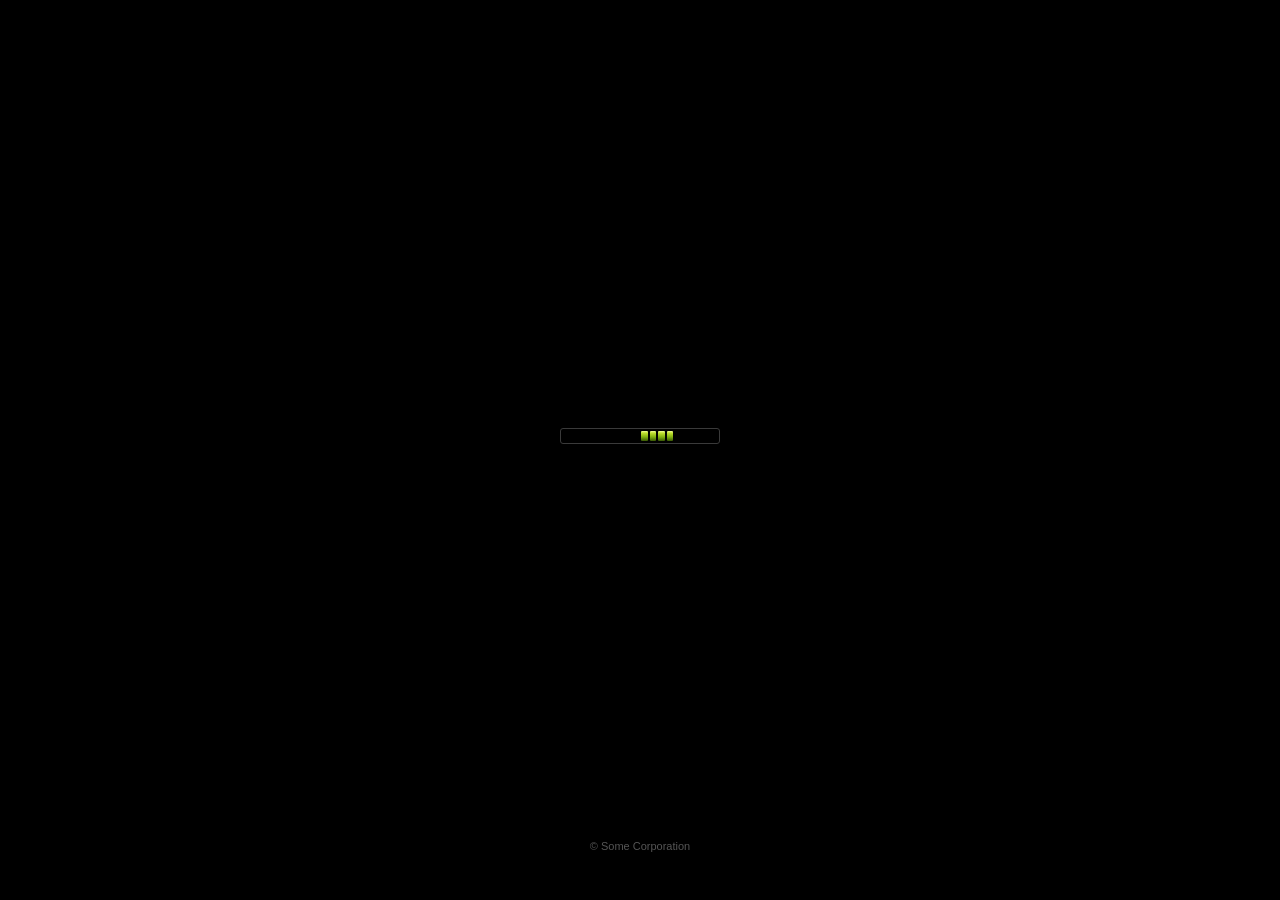
==== commit c0ba82f7: "fix: update title in index.html to match project branding" ====
--- a/index.html
+++ b/index.html
@@ -3,7 +3,7 @@
 <head>
   <meta charset="UTF-8" />
   <meta name="viewport" content="width=device-width, initial-scale=1.0" />
-  <title>Daniel Salinas — Portfolio</title>
+  <title>PortfoliOS</title>
   <link rel="stylesheet" href="css/os.css" />
   <link rel="stylesheet" href="css/windows.css" />
   <link rel="stylesheet" href="css/taskbar.css" />
@@ -68,7 +68,23 @@
   <!-- ===== SCRIPTS ===== -->
   <script src="js/utils.js"></script>
   <script src="js/windowManager.js"></script>
-  <script src="js/apps.js"></script>
+  <!-- Virtual file system (must come before apps) -->
+  <script src="js/fs.js"></script>
+  <!-- App registry (must come first) -->
+  <script src="js/apps/registry.js"></script>
+  <!-- Individual app files — add new apps here -->
+  <script src="js/apps/about.js"></script>
+  <script src="js/apps/projects.js"></script>
+  <script src="js/apps/proj_chess.js"></script>
+  <script src="js/apps/proj_banking.js"></script>
+  <script src="js/apps/proj_calendar.js"></script>
+  <script src="js/apps/proj_fractal.js"></script>
+  <script src="js/apps/skills.js"></script>
+  <script src="js/apps/contact.js"></script>
+  <script src="js/apps/welcome.js"></script>
+  <script src="js/apps/resume.js"></script>
+  <script src="js/apps/explorer.js"></script>
+  <script src="js/apps/photos.js"></script>
   <script src="js/taskbar.js"></script>
   <script src="js/main.js"></script>
 </body>
--- a/css/windows.css
+++ b/css/windows.css
@@ -158,6 +158,24 @@
   scrollbar-color: rgba(100,150,210,0.45) rgba(200,220,245,0.4);
 }
 
+/* Shell apps (explorer, photos) manage their own layout — no padding, no scroll */
+.win-body:has(.explorer-shell),
+.win-body:has(.photos-shell) {
+  padding: 0;
+  overflow: hidden;
+  display: flex;
+  flex-direction: column;
+}
+
+.win-body:has(.explorer-shell) .app-content,
+.win-body:has(.photos-shell) .app-content {
+  flex: 1;
+  display: flex;
+  flex-direction: column;
+  overflow: hidden;
+  height: 100%;
+}
+
 .win-body::-webkit-scrollbar { width: 6px; }
 .win-body::-webkit-scrollbar-track { background: rgba(200,220,245,0.4); }
 .win-body::-webkit-scrollbar-thumb { background: rgba(100,150,210,0.5); border-radius: 3px; }
--- a/css/apps.css
+++ b/css/apps.css
@@ -35,6 +35,141 @@
   text-decoration: none;
 }
 .app-content a:hover { text-decoration: underline; }
+
+/* ── Project Launcher (grid of clickable cards) ── */
+.proj-launcher-grid {
+  display: grid;
+  grid-template-columns: repeat(auto-fill, minmax(220px, 1fr));
+  gap: 12px;
+  margin-top: 8px;
+}
+
+.proj-launcher-card {
+  background: rgba(220, 235, 252, 0.65);
+  border: 1px solid rgba(100,150,210,0.30);
+  border-radius: 8px;
+  overflow: hidden;
+  cursor: pointer;
+  transition: background 0.15s, border-color 0.15s, transform 0.12s, box-shadow 0.12s;
+  display: flex;
+  flex-direction: column;
+  user-select: none;
+}
+
+.proj-launcher-card:hover {
+  background: rgba(195, 220, 250, 0.90);
+  border-color: rgba(80,130,210,0.55);
+  transform: translateY(-2px);
+  box-shadow: 0 4px 16px rgba(80,130,210,0.18);
+}
+
+.proj-launcher-card:active {
+  transform: translateY(0);
+}
+
+.proj-launcher-thumb {
+  width: 100%;
+  height: 120px;
+  overflow: hidden;
+  background: #d0dff0;
+  display: flex;
+  align-items: center;
+  justify-content: center;
+}
+
+.proj-launcher-thumb img {
+  width: 100%;
+  height: 100%;
+  object-fit: cover;
+  display: block;
+}
+
+.proj-launcher-info {
+  padding: 8px 10px 10px;
+  flex: 1;
+  display: flex;
+  flex-direction: column;
+  gap: 2px;
+}
+
+.proj-launcher-icon {
+  position: absolute;
+  /* replaced with flex row below */
+}
+
+/* Reuse as a flex row at the bottom */
+.proj-launcher-card .proj-launcher-info {
+  display: flex;
+  flex-direction: row;
+  align-items: center;
+  gap: 8px;
+  padding: 8px 10px;
+}
+
+.proj-launcher-card .proj-launcher-icon {
+  position: static;
+  flex-shrink: 0;
+}
+
+.proj-launcher-name {
+  font-size: 12px;
+  font-weight: 700;
+  color: #1a3a6a;
+  line-height: 1.3;
+}
+
+.proj-launcher-meta {
+  font-size: 10px;
+  color: #3a5a80;
+  margin-top: 1px;
+}
+
+.proj-launcher-info > div:last-child {
+  display: flex;
+  flex-direction: column;
+}
+
+/* ── Project Detail Window ── */
+.proj-detail {
+  display: flex;
+  flex-direction: column;
+  gap: 14px;
+}
+
+.proj-detail-screenshot {
+  position: relative;
+  width: 100%;
+  border-radius: 6px;
+  overflow: hidden;
+  border: 1px solid rgba(100,150,210,0.30);
+  background: #c8d8ec;
+  flex-shrink: 0;
+}
+
+.proj-detail-screenshot img {
+  width: 100%;
+  height: auto;
+  aspect-ratio: 16 / 9;
+  object-fit: contain;
+  display: block;
+}
+
+.proj-screenshot-hint {
+  position: absolute;
+  bottom: 0;
+  left: 0;
+  right: 0;
+  text-align: center;
+  font-size: 10px;
+  color: rgba(40,70,120,0.7);
+  background: rgba(200,220,245,0.60);
+  padding: 3px 0;
+  pointer-events: none;
+}
+
+.proj-detail-body h1 {
+  margin-bottom: 2px;
+}
 
 /* ── About Me ── */
 .about-header {
@@ -381,18 +516,12 @@
 
 .welcome-logo {
   filter: drop-shadow(0 0 16px rgba(40,100,220,0.40));
-  animation: float 3s ease-in-out infinite;
 }
 
 .welcome-logo img {
   width: 80px;
   height: 80px;
   object-fit: contain;
-}
-
-@keyframes float {
-  0%, 100% { transform: translateY(0); }
-  50%       { transform: translateY(-10px); }
 }
 
 .welcome-content h1 {
@@ -471,3 +600,231 @@
 
 @keyframes toast-in  { from { opacity:0; transform:translateY(16px); } to { opacity:1; transform:translateY(0); } }
 @keyframes toast-out { from { opacity:1; } to { opacity:0; transform:translateY(16px); } }
+
+/* ============================================================
+   File Explorer
+   ============================================================ */
+.explorer-shell {
+  display: flex;
+  flex-direction: column;
+  height: 100%;
+  gap: 0;
+}
+
+.explorer-addressbar {
+  display: flex;
+  align-items: center;
+  gap: 7px;
+  padding: 5px 10px;
+  background: rgba(210,228,248,0.70);
+  border-bottom: 1px solid rgba(100,150,210,0.25);
+  font-size: 12px;
+  color: #1a3a6a;
+  font-family: 'Segoe UI', sans-serif;
+  flex-shrink: 0;
+}
+
+.explorer-back-btn {
+  background: rgba(180,210,245,0.6);
+  border: 1px solid rgba(100,150,210,0.35);
+  border-radius: 4px;
+  width: 24px;
+  height: 22px;
+  font-size: 14px;
+  cursor: pointer;
+  color: #1a3a6a;
+  display: flex;
+  align-items: center;
+  justify-content: center;
+  flex-shrink: 0;
+  transition: background 0.12s;
+  padding: 0;
+}
+.explorer-back-btn:hover:not([disabled]) { background: rgba(140,185,235,0.75); }
+.explorer-back-btn[disabled] { opacity: 0.35; cursor: default; }
+
+.explorer-body {
+  display: flex;
+  flex: 1;
+  overflow: hidden;
+}
+
+.explorer-sidebar {
+  width: 160px;
+  flex-shrink: 0;
+  border-right: 1px solid rgba(100,150,210,0.20);
+  background: rgba(225,237,252,0.55);
+  overflow-y: auto;
+  padding: 6px 0;
+}
+
+.explorer-sidebar-item {
+  display: flex;
+  align-items: center;
+  gap: 6px;
+  padding: 5px 10px;
+  font-size: 12px;
+  color: #1e3a6a;
+  cursor: pointer;
+  border-radius: 4px;
+  margin: 1px 4px;
+  transition: background 0.1s;
+  user-select: none;
+}
+
+.explorer-sidebar-item:hover {
+  background: rgba(160,200,245,0.45);
+}
+
+.explorer-sidebar-item--active {
+  background: rgba(100,160,230,0.30);
+  font-weight: 600;
+}
+
+.explorer-main {
+  flex: 1;
+  overflow-y: auto;
+  padding: 10px;
+  display: flex;
+  flex-wrap: wrap;
+  align-content: flex-start;
+  gap: 6px;
+}
+
+.explorer-item {
+  width: 86px;
+  display: flex;
+  flex-direction: column;
+  align-items: center;
+  gap: 4px;
+  padding: 6px 4px;
+  border-radius: 5px;
+  cursor: pointer;
+  user-select: none;
+  transition: background 0.12s;
+}
+
+.explorer-item:hover {
+  background: rgba(160,200,245,0.40);
+}
+
+.explorer-item.selected {
+  background: rgba(100,160,230,0.30);
+  outline: 1px solid rgba(80,130,210,0.45);
+}
+
+.explorer-item-icon {
+  width: 40px;
+  height: 40px;
+  display: flex;
+  align-items: center;
+  justify-content: center;
+  flex-shrink: 0;
+}
+
+.explorer-item-label {
+  font-size: 10px;
+  color: #1a3a6a;
+  text-align: center;
+  word-break: break-word;
+  line-height: 1.3;
+  max-width: 80px;
+}
+
+.explorer-empty {
+  width: 100%;
+  text-align: center;
+  color: #5a7aaa;
+  font-size: 13px;
+  padding: 40px 0;
+  font-style: italic;
+}
+
+/* ============================================================
+   Photo Viewer (photos.js)
+   ============================================================ */
+.photos-shell {
+  display: flex;
+  flex-direction: column;
+  height: 100%;
+}
+
+.photos-toolbar {
+  display: flex;
+  align-items: center;
+  gap: 10px;
+  padding: 6px 12px;
+  background: rgba(210,228,248,0.70);
+  border-bottom: 1px solid rgba(100,150,210,0.25);
+  flex-shrink: 0;
+}
+
+.photos-filename {
+  font-size: 12px;
+  color: #1a3a6a;
+  font-weight: 600;
+  flex: 1;
+  white-space: nowrap;
+  overflow: hidden;
+  text-overflow: ellipsis;
+}
+
+.photos-counter {
+  font-size: 11px;
+  color: #4a6a9a;
+}
+
+.photos-nav-btn {
+  background: rgba(180,210,245,0.6);
+  border: 1px solid rgba(100,150,210,0.35);
+  border-radius: 4px;
+  width: 28px;
+  height: 26px;
+  font-size: 18px;
+  line-height: 1;
+  cursor: pointer;
+  color: #1a3a6a;
+  display: flex;
+  align-items: center;
+  justify-content: center;
+  transition: background 0.12s;
+}
+
+.photos-nav-btn:hover:not(:disabled) {
+  background: rgba(140,185,235,0.75);
+}
+
+.photos-nav-btn:disabled {
+  opacity: 0.35;
+  cursor: default;
+}
+
+.photos-viewer {
+  flex: 1;
+  overflow: auto;
+  display: flex;
+  align-items: center;
+  justify-content: center;
+  background: #1a2030;
+  padding: 10px;
+}
+
+.photos-img {
+  max-width: 100%;
+  max-height: 100%;
+  object-fit: contain;
+  border-radius: 3px;
+  box-shadow: 0 4px 30px rgba(0,0,0,0.7);
+}
+
+.photos-empty {
+  display: flex;
+  flex-direction: column;
+  align-items: center;
+  justify-content: center;
+  height: 100%;
+  gap: 10px;
+  color: #5a7aaa;
+  font-size: 13px;
+}
+
